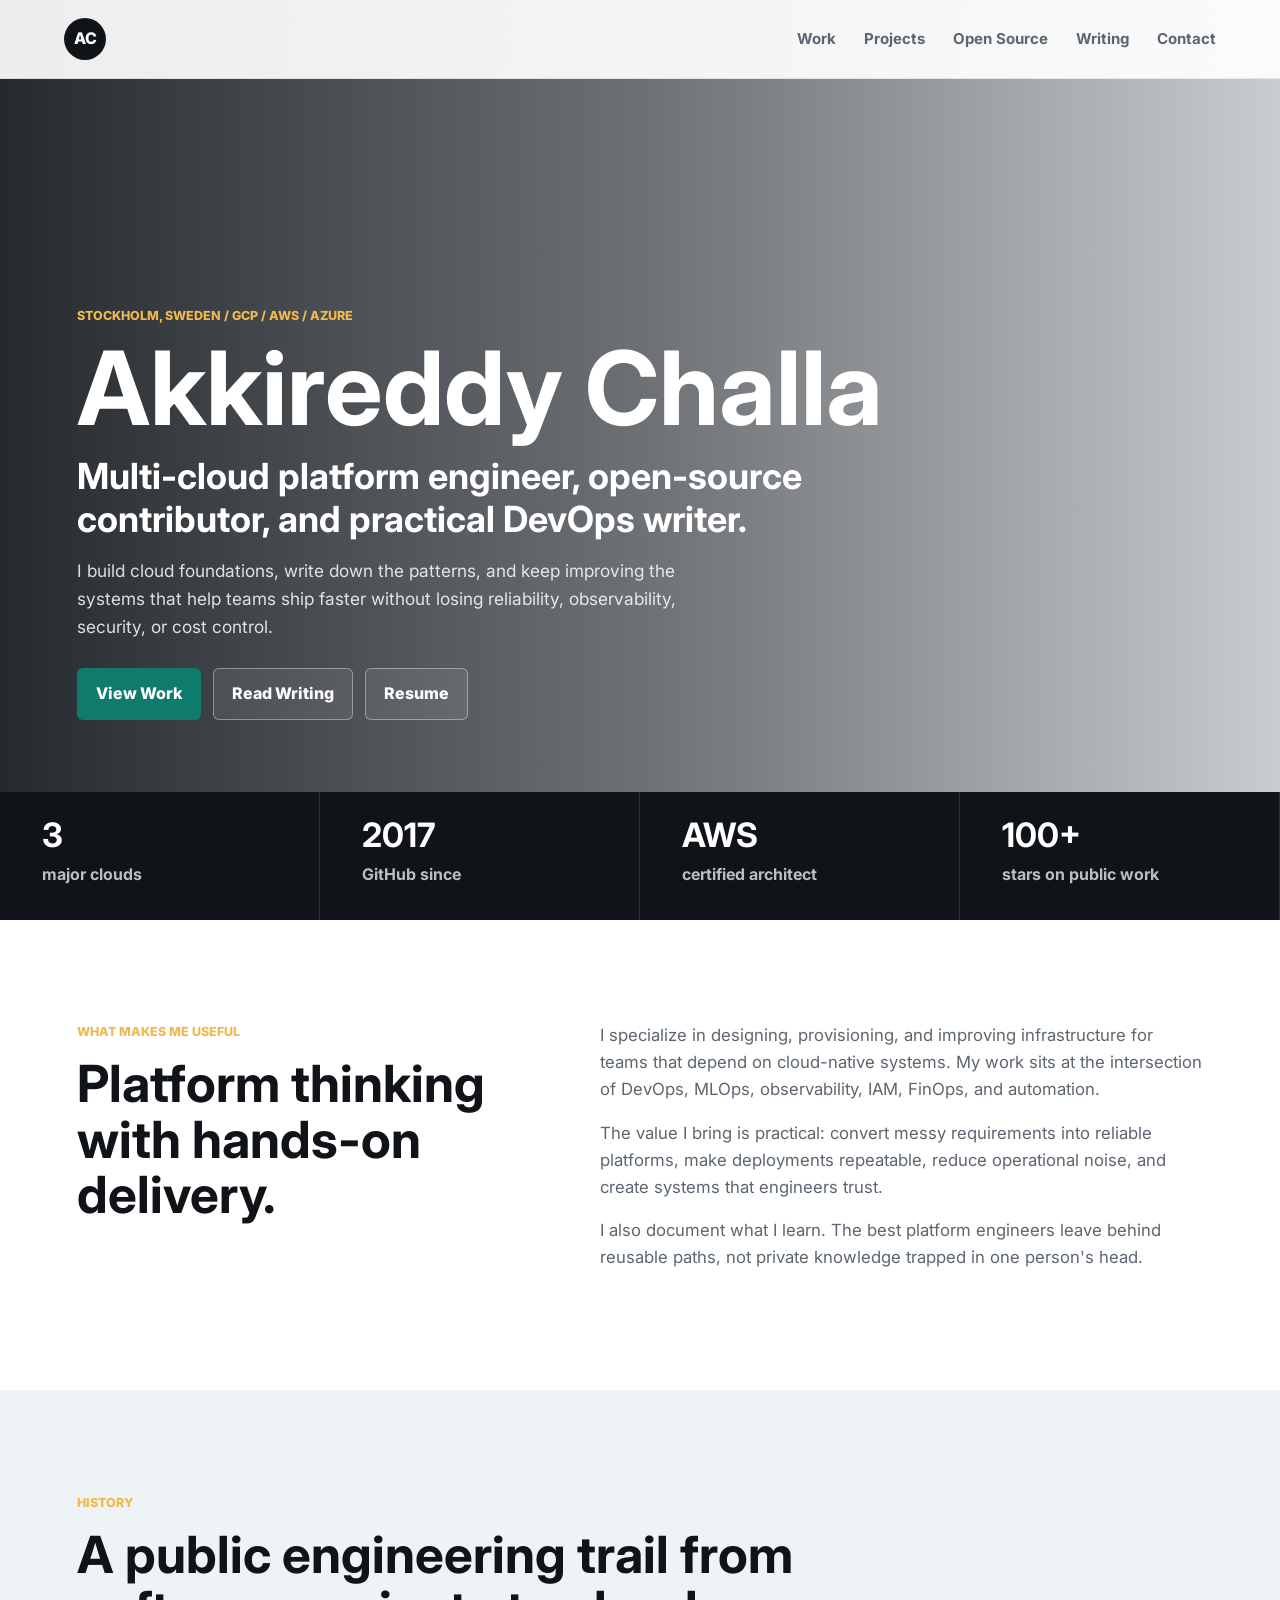
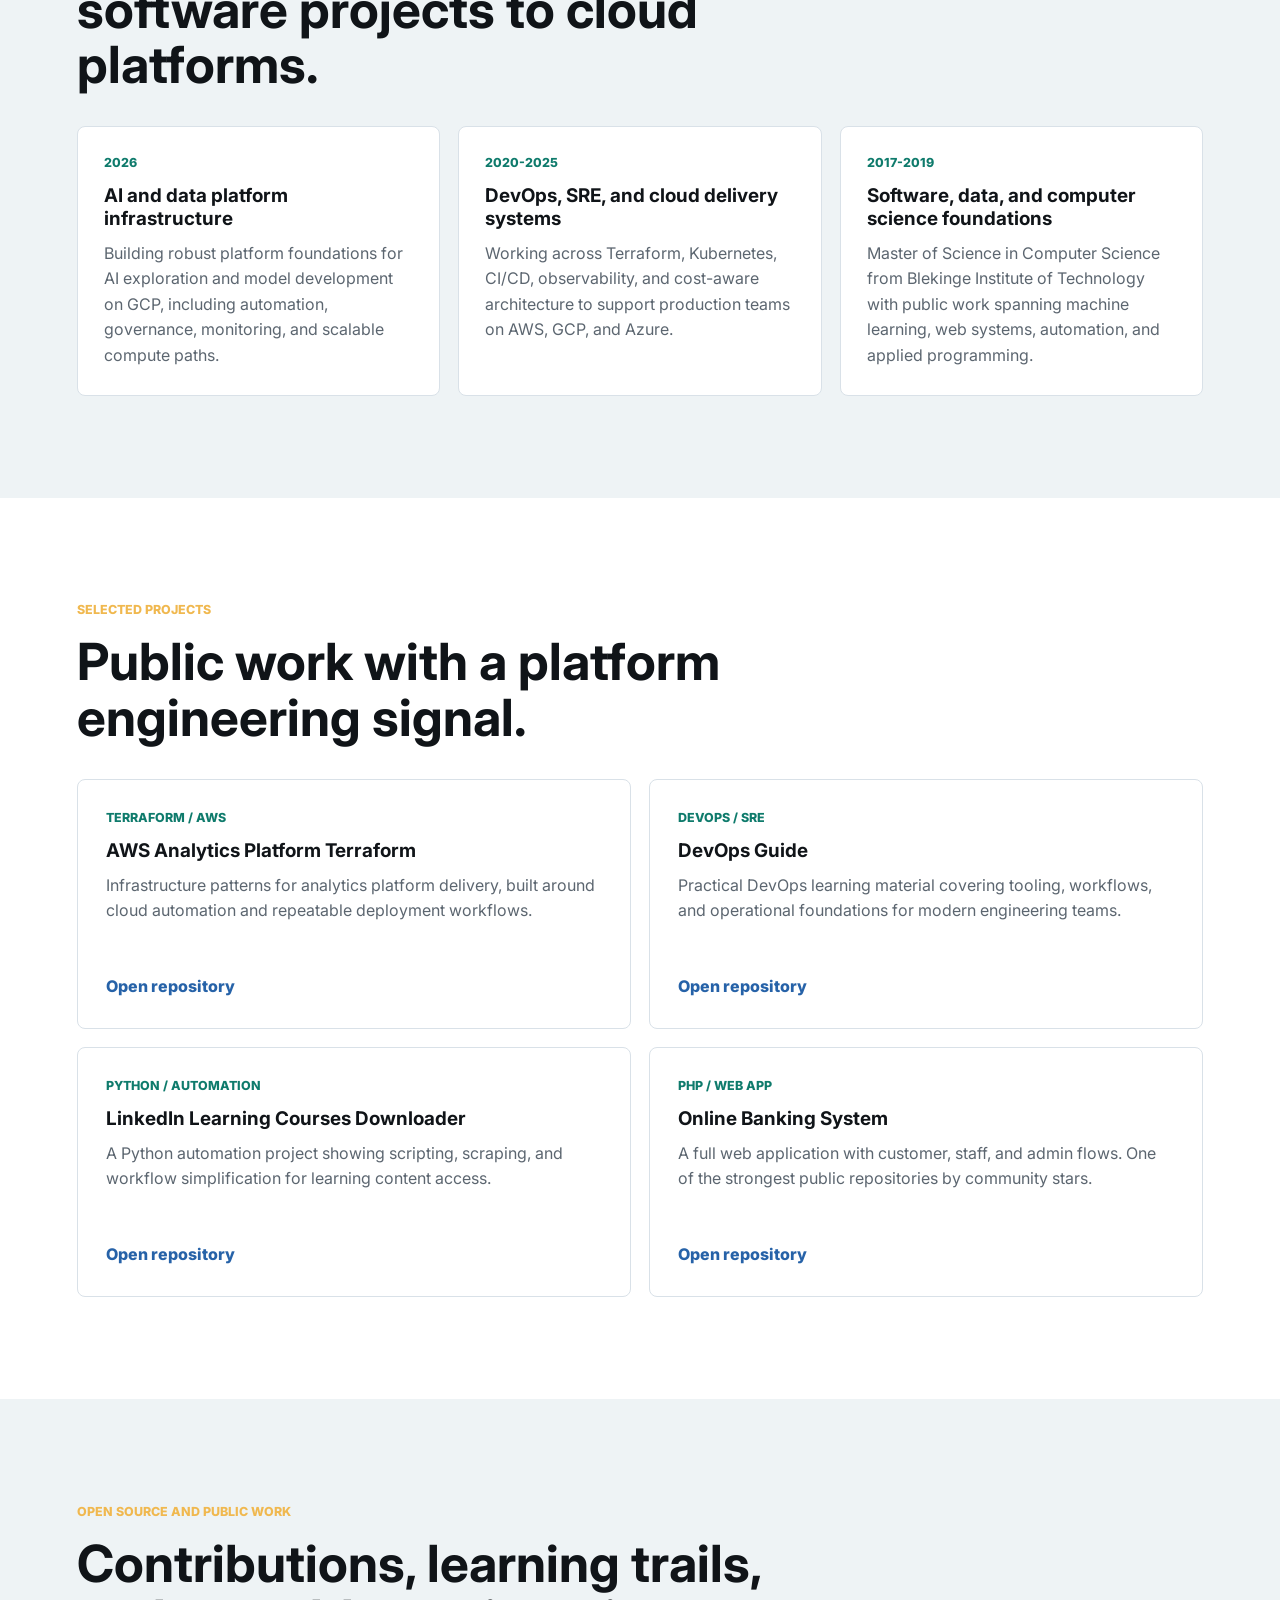
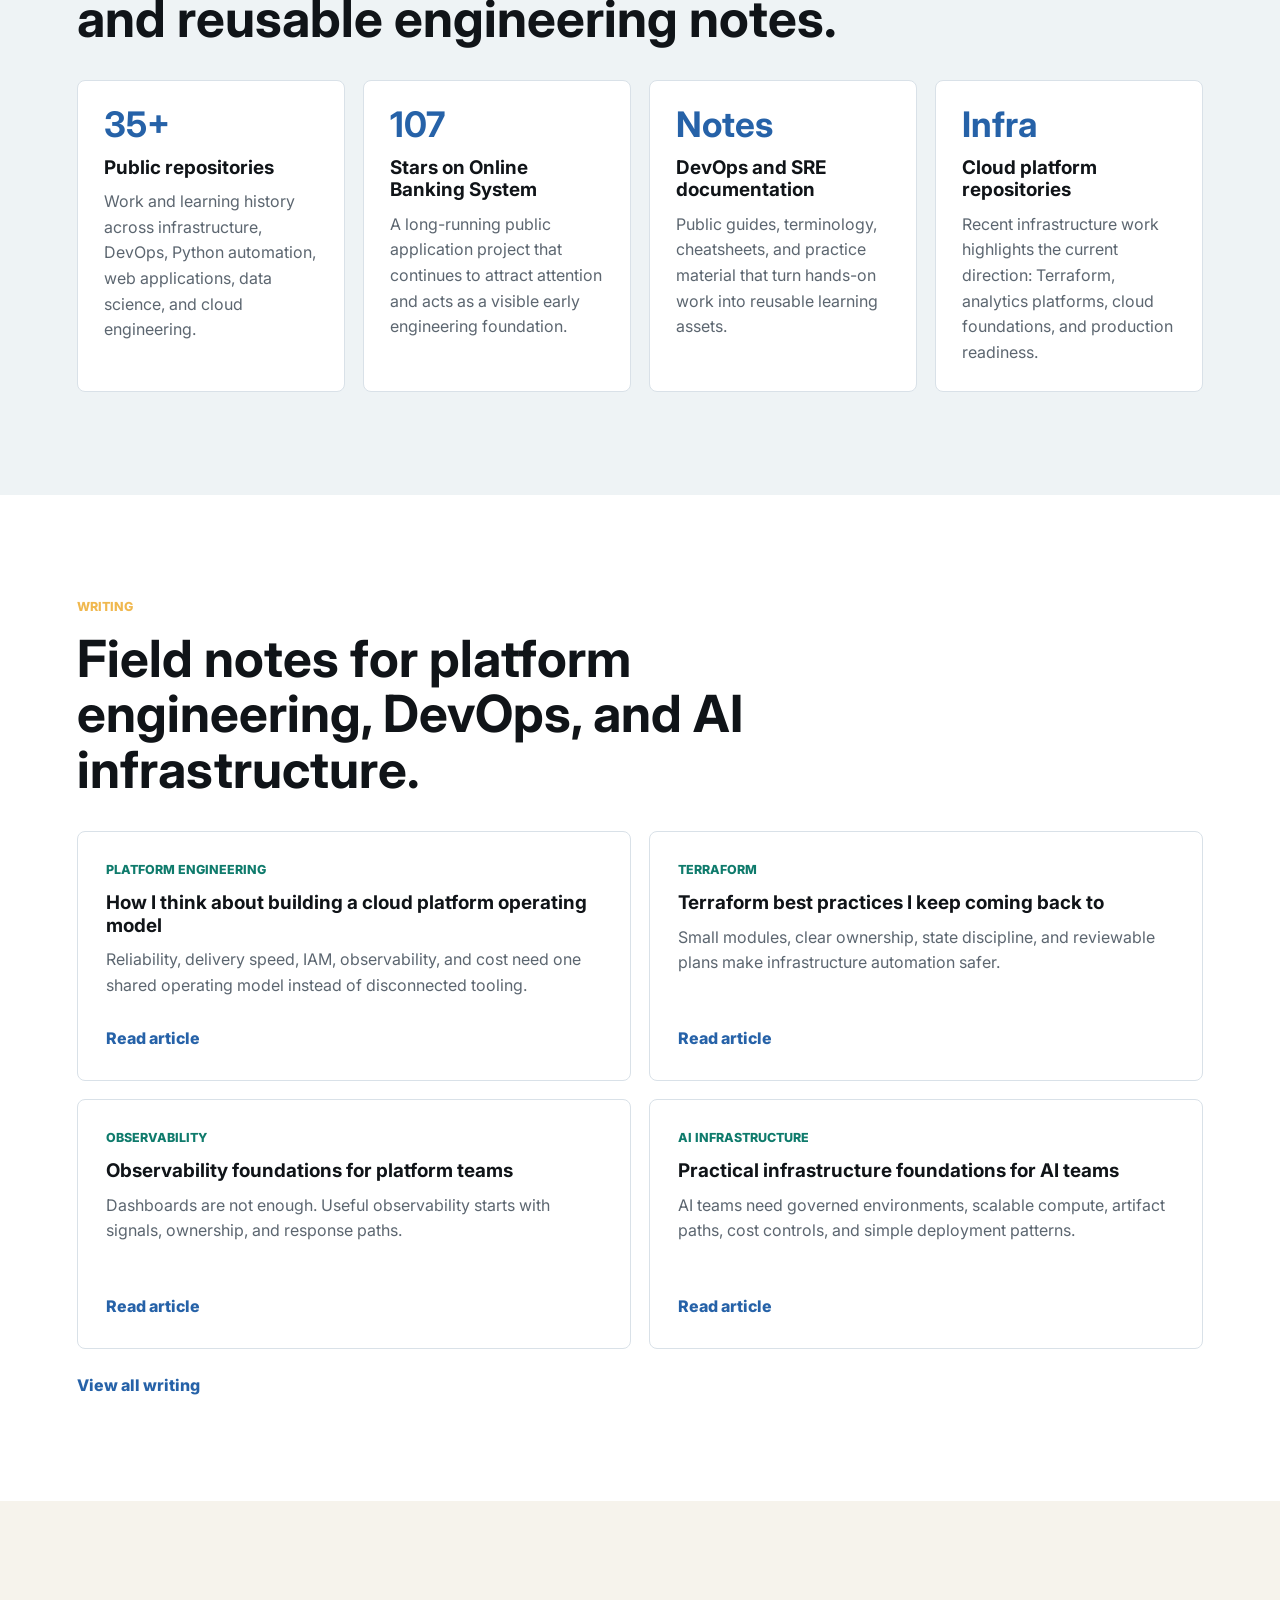
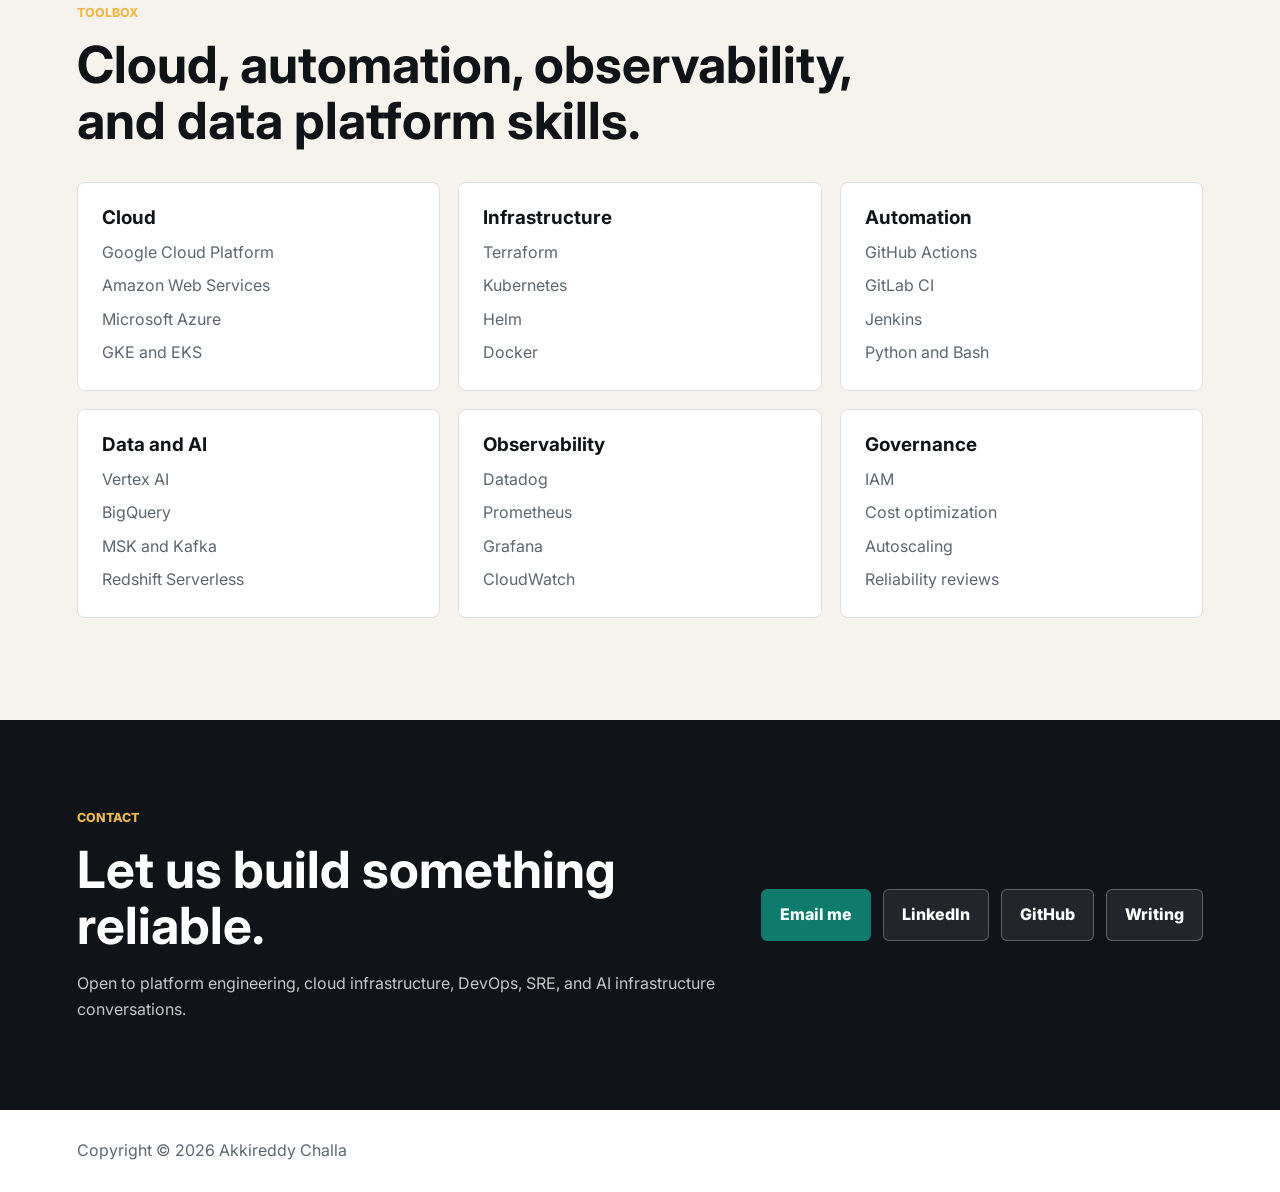
==== index.html @ 02938425 "feat: add writing and open-source portfolio sections" ====
<!DOCTYPE html>
<html lang="en">
<head>
    <meta charset="utf-8">
    <meta http-equiv="X-UA-Compatible" content="IE=edge">
    <meta name="viewport" content="width=device-width, initial-scale=1">
    <meta name="description" content="Akkireddy Challa is a Stockholm-based multi-cloud platform engineer building reliable infrastructure, open-source notes, and practical writing for data, AI, and product teams.">
    <meta name="author" content="Akkireddy Challa">
    <meta property="og:title" content="Akkireddy Challa | Multi-Cloud Platform Engineer">
    <meta property="og:description" content="Cloud platforms, DevOps automation, observability, MLOps, and high-availability infrastructure across GCP, AWS, and Azure.">
    <meta property="og:type" content="website">
    <meta property="og:url" content="https://akkireddy95.github.io/">
    <meta property="og:image" content="https://akkireddy95.github.io/images/lead-bg.jpg">
    <meta name="twitter:card" content="summary_large_image">
    <title>Akkireddy Challa | Multi-Cloud Platform Engineer</title>
    <link rel="shortcut icon" href="favicon.ico" type="image/x-icon">
    <link rel="icon" href="favicon.ico" type="image/x-icon">
    <link rel="preconnect" href="https://fonts.googleapis.com">
    <link rel="preconnect" href="https://fonts.gstatic.com" crossorigin>
    <link href="https://fonts.googleapis.com/css2?family=Inter:wght@400;500;600;700;800&display=swap" rel="stylesheet">
    <link rel="stylesheet" href="libs/font-awesome/css/font-awesome.min.css">
    <link href="css/styles.css" rel="stylesheet">
</head>
<body>
    <header class="site-header">
        <a class="brand" href="#top" aria-label="Akkireddy Challa home">AC</a>
        <nav aria-label="Primary navigation">
            <a href="#work">Work</a>
            <a href="#projects">Projects</a>
            <a href="#open-source">Open Source</a>
            <a href="#writing">Writing</a>
            <a href="#contact">Contact</a>
        </nav>
    </header>

    <main id="top">
        <section class="hero">
            <div class="hero-overlay"></div>
            <div class="hero-content">
                <p class="eyebrow">Stockholm, Sweden / GCP / AWS / Azure</p>
                <h1>Akkireddy Challa</h1>
                <p class="hero-title">Multi-cloud platform engineer, open-source contributor, and practical DevOps writer.</p>
                <p class="hero-copy">I build cloud foundations, write down the patterns, and keep improving the systems that help teams ship faster without losing reliability, observability, security, or cost control.</p>
                <div class="hero-actions">
                    <a class="button primary" href="#projects">View Work</a>
                    <a class="button secondary" href="blog.html">Read Writing</a>
                    <a class="button secondary" href="images/AkkireddyCV19.pdf" type="application/pdf">Resume</a>
                </div>
            </div>
        </section>

        <section class="metrics" aria-label="Professional highlights">
            <div>
                <strong>3</strong>
                <span>major clouds</span>
            </div>
            <div>
                <strong>2017</strong>
                <span>GitHub since</span>
            </div>
            <div>
                <strong>AWS</strong>
                <span>certified architect</span>
            </div>
            <div>
                <strong>100+</strong>
                <span>stars on public work</span>
            </div>
        </section>

        <section id="work" class="section two-column">
            <div>
                <p class="eyebrow">What makes me useful</p>
                <h2>Platform thinking with hands-on delivery.</h2>
            </div>
            <div class="section-copy">
                <p>I specialize in designing, provisioning, and improving infrastructure for teams that depend on cloud-native systems. My work sits at the intersection of DevOps, MLOps, observability, IAM, FinOps, and automation.</p>
                <p>The value I bring is practical: convert messy requirements into reliable platforms, make deployments repeatable, reduce operational noise, and create systems that engineers trust.</p>
                <p>I also document what I learn. The best platform engineers leave behind reusable paths, not private knowledge trapped in one person's head.</p>
            </div>
        </section>

        <section class="section timeline-section" id="history">
            <div class="section-heading">
                <p class="eyebrow">History</p>
                <h2>A public engineering trail from software projects to cloud platforms.</h2>
            </div>
            <div class="timeline">
                <article>
                    <span>2026</span>
                    <h3>AI and data platform infrastructure</h3>
                    <p>Building robust platform foundations for AI exploration and model development on GCP, including automation, governance, monitoring, and scalable compute paths.</p>
                </article>
                <article>
                    <span>2020-2025</span>
                    <h3>DevOps, SRE, and cloud delivery systems</h3>
                    <p>Working across Terraform, Kubernetes, CI/CD, observability, and cost-aware architecture to support production teams on AWS, GCP, and Azure.</p>
                </article>
                <article>
                    <span>2017-2019</span>
                    <h3>Software, data, and computer science foundations</h3>
                    <p>Master of Science in Computer Science from Blekinge Institute of Technology with public work spanning machine learning, web systems, automation, and applied programming.</p>
                </article>
            </div>
        </section>

        <section id="projects" class="section projects-section">
            <div class="section-heading">
                <p class="eyebrow">Selected projects</p>
                <h2>Public work with a platform engineering signal.</h2>
            </div>
            <div class="project-grid">
                <article class="project-card">
                    <span>Terraform / AWS</span>
                    <h3>AWS Analytics Platform Terraform</h3>
                    <p>Infrastructure patterns for analytics platform delivery, built around cloud automation and repeatable deployment workflows.</p>
                    <a href="https://github.com/akkireddy95/aws-analytics-platform-terraform">Open repository</a>
                </article>
                <article class="project-card">
                    <span>DevOps / SRE</span>
                    <h3>DevOps Guide</h3>
                    <p>Practical DevOps learning material covering tooling, workflows, and operational foundations for modern engineering teams.</p>
                    <a href="https://github.com/akkireddy95/DevOps-guide">Open repository</a>
                </article>
                <article class="project-card">
                    <span>Python / Automation</span>
                    <h3>LinkedIn Learning Courses Downloader</h3>
                    <p>A Python automation project showing scripting, scraping, and workflow simplification for learning content access.</p>
                    <a href="https://github.com/akkireddy95/Linkedin-Learning-Courses-Downloader">Open repository</a>
                </article>
                <article class="project-card">
                    <span>PHP / Web App</span>
                    <h3>Online Banking System</h3>
                    <p>A full web application with customer, staff, and admin flows. One of the strongest public repositories by community stars.</p>
                    <a href="https://github.com/akkireddy95/Online-Banking-system">Open repository</a>
                </article>
            </div>
        </section>

        <section id="open-source" class="section oss-section">
            <div class="section-heading">
                <p class="eyebrow">Open source and public work</p>
                <h2>Contributions, learning trails, and reusable engineering notes.</h2>
            </div>
            <div class="oss-grid">
                <article>
                    <strong>35+</strong>
                    <h3>Public repositories</h3>
                    <p>Work and learning history across infrastructure, DevOps, Python automation, web applications, data science, and cloud engineering.</p>
                </article>
                <article>
                    <strong>107</strong>
                    <h3>Stars on Online Banking System</h3>
                    <p>A long-running public application project that continues to attract attention and acts as a visible early engineering foundation.</p>
                </article>
                <article>
                    <strong>Notes</strong>
                    <h3>DevOps and SRE documentation</h3>
                    <p>Public guides, terminology, cheatsheets, and practice material that turn hands-on work into reusable learning assets.</p>
                </article>
                <article>
                    <strong>Infra</strong>
                    <h3>Cloud platform repositories</h3>
                    <p>Recent infrastructure work highlights the current direction: Terraform, analytics platforms, cloud foundations, and production readiness.</p>
                </article>
            </div>
        </section>

        <section id="writing" class="section writing-section">
            <div class="section-heading">
                <p class="eyebrow">Writing</p>
                <h2>Field notes for platform engineering, DevOps, and AI infrastructure.</h2>
            </div>
            <div class="writing-grid">
                <article class="writing-card">
                    <span>Platform engineering</span>
                    <h3>How I think about building a cloud platform operating model</h3>
                    <p>Reliability, delivery speed, IAM, observability, and cost need one shared operating model instead of disconnected tooling.</p>
                    <a href="writing/cloud-platform-operating-model.html">Read article</a>
                </article>
                <article class="writing-card">
                    <span>Terraform</span>
                    <h3>Terraform best practices I keep coming back to</h3>
                    <p>Small modules, clear ownership, state discipline, and reviewable plans make infrastructure automation safer.</p>
                    <a href="writing/terraform-best-practices.html">Read article</a>
                </article>
                <article class="writing-card">
                    <span>Observability</span>
                    <h3>Observability foundations for platform teams</h3>
                    <p>Dashboards are not enough. Useful observability starts with signals, ownership, and response paths.</p>
                    <a href="writing/observability-for-platforms.html">Read article</a>
                </article>
                <article class="writing-card">
                    <span>AI infrastructure</span>
                    <h3>Practical infrastructure foundations for AI teams</h3>
                    <p>AI teams need governed environments, scalable compute, artifact paths, cost controls, and simple deployment patterns.</p>
                    <a href="writing/ai-infrastructure-foundations.html">Read article</a>
                </article>
            </div>
            <a class="text-link" href="blog.html">View all writing</a>
        </section>

        <section id="skills" class="section skills-section">
            <div class="section-heading">
                <p class="eyebrow">Toolbox</p>
                <h2>Cloud, automation, observability, and data platform skills.</h2>
            </div>
            <div class="skill-groups">
                <div>
                    <h3>Cloud</h3>
                    <ul>
                        <li>Google Cloud Platform</li>
                        <li>Amazon Web Services</li>
                        <li>Microsoft Azure</li>
                        <li>GKE and EKS</li>
                    </ul>
                </div>
                <div>
                    <h3>Infrastructure</h3>
                    <ul>
                        <li>Terraform</li>
                        <li>Kubernetes</li>
                        <li>Helm</li>
                        <li>Docker</li>
                    </ul>
                </div>
                <div>
                    <h3>Automation</h3>
                    <ul>
                        <li>GitHub Actions</li>
                        <li>GitLab CI</li>
                        <li>Jenkins</li>
                        <li>Python and Bash</li>
                    </ul>
                </div>
                <div>
                    <h3>Data and AI</h3>
                    <ul>
                        <li>Vertex AI</li>
                        <li>BigQuery</li>
                        <li>MSK and Kafka</li>
                        <li>Redshift Serverless</li>
                    </ul>
                </div>
                <div>
                    <h3>Observability</h3>
                    <ul>
                        <li>Datadog</li>
                        <li>Prometheus</li>
                        <li>Grafana</li>
                        <li>CloudWatch</li>
                    </ul>
                </div>
                <div>
                    <h3>Governance</h3>
                    <ul>
                        <li>IAM</li>
                        <li>Cost optimization</li>
                        <li>Autoscaling</li>
                        <li>Reliability reviews</li>
                    </ul>
                </div>
            </div>
        </section>

        <section id="contact" class="contact-section">
            <div>
                <p class="eyebrow">Contact</p>
                <h2>Let us build something reliable.</h2>
                <p>Open to platform engineering, cloud infrastructure, DevOps, SRE, and AI infrastructure conversations.</p>
            </div>
            <div class="contact-actions">
                <a class="button primary" href="mailto:challaakkireddy@gmail.com">Email me</a>
                <a class="button secondary" href="https://www.linkedin.com/in/akkireddy-challa/">LinkedIn</a>
                <a class="button secondary" href="https://github.com/akkireddy95">GitHub</a>
                <a class="button secondary" href="blog.html">Writing</a>
            </div>
        </section>
    </main>

    <footer class="site-footer">
        <p>Copyright &copy; 2026 Akkireddy Challa</p>
        <div class="social-links">
            <a href="https://github.com/akkireddy95" aria-label="GitHub"><i class="fa fa-github" aria-hidden="true"></i></a>
            <a href="https://www.linkedin.com/in/akkireddy-challa/" aria-label="LinkedIn"><i class="fa fa-linkedin" aria-hidden="true"></i></a>
            <a href="mailto:challaakkireddy@gmail.com" aria-label="Email"><i class="fa fa-envelope" aria-hidden="true"></i></a>
        </div>
    </footer>
</body>
</html>
---- css/styles.css ----
* {
    box-sizing: border-box;
}

:root {
    --ink: #101418;
    --muted: #5c6670;
    --line: #d9e1e8;
    --panel: #ffffff;
    --soft: #f4f7f9;
    --accent: #0f7b6c;
    --accent-dark: #075e53;
    --warm: #f0b84f;
    --blue: #2662a8;
}

html {
    scroll-behavior: smooth;
}

body {
    margin: 0;
    font-family: "Inter", Arial, sans-serif;
    color: var(--ink);
    background: var(--soft);
    font-size: 16px;
    line-height: 1.6;
}

a {
    color: inherit;
}

.site-header {
    position: fixed;
    top: 0;
    left: 0;
    right: 0;
    z-index: 20;
    display: flex;
    align-items: center;
    justify-content: space-between;
    gap: 24px;
    padding: 18px clamp(18px, 5vw, 72px);
    background: rgba(255, 255, 255, 0.92);
    border-bottom: 1px solid rgba(16, 20, 24, 0.08);
    backdrop-filter: blur(16px);
}

.brand {
    display: inline-grid;
    place-items: center;
    width: 42px;
    height: 42px;
    border-radius: 50%;
    background: var(--ink);
    color: #fff;
    font-weight: 800;
    text-decoration: none;
}

nav {
    display: flex;
    align-items: center;
    gap: clamp(12px, 3vw, 28px);
    color: var(--muted);
    font-size: 0.94rem;
    font-weight: 700;
}

nav a {
    text-decoration: none;
}

nav a:hover,
.project-card a:hover,
.writing-card a:hover,
.text-link:hover,
.social-links a:hover {
    color: var(--accent);
}

.hero {
    position: relative;
    min-height: 88vh;
    display: grid;
    align-items: end;
    padding: 140px clamp(20px, 6vw, 88px) 72px;
    color: #fff;
    background: url("../images/lead-bg.jpg") center / cover no-repeat;
}

.hero-overlay {
    position: absolute;
    inset: 0;
    background: linear-gradient(90deg, rgba(8, 13, 18, 0.88), rgba(8, 13, 18, 0.56) 52%, rgba(8, 13, 18, 0.18));
}

.hero-content {
    position: relative;
    z-index: 1;
    max-width: 860px;
}

.eyebrow {
    margin: 0 0 14px;
    color: var(--warm);
    font-size: 0.78rem;
    font-weight: 800;
    letter-spacing: 0;
    text-transform: uppercase;
}

h1,
h2,
h3,
p {
    margin-top: 0;
}

h1 {
    margin-bottom: 18px;
    font-size: clamp(3rem, 8vw, 6.5rem);
    line-height: 0.95;
    letter-spacing: 0;
}

h2 {
    margin-bottom: 18px;
    font-size: clamp(2rem, 4vw, 3.2rem);
    line-height: 1.08;
    letter-spacing: 0;
}

h3 {
    margin-bottom: 10px;
    font-size: 1.18rem;
    line-height: 1.2;
}

.hero-title {
    max-width: 760px;
    margin-bottom: 16px;
    font-size: clamp(1.35rem, 3vw, 2.25rem);
    line-height: 1.2;
    font-weight: 700;
}

.hero-copy {
    max-width: 660px;
    margin-bottom: 28px;
    color: rgba(255, 255, 255, 0.84);
    font-size: 1.08rem;
}

.hero-actions,
.contact-actions {
    display: flex;
    flex-wrap: wrap;
    gap: 12px;
}

.button {
    display: inline-flex;
    align-items: center;
    justify-content: center;
    min-height: 46px;
    padding: 12px 18px;
    border-radius: 6px;
    border: 1px solid transparent;
    font-weight: 800;
    text-decoration: none;
}

.button.primary {
    background: var(--accent);
    color: #fff;
}

.button.primary:hover {
    background: var(--accent-dark);
}

.button.secondary {
    border-color: rgba(255, 255, 255, 0.38);
    color: #fff;
    background: rgba(255, 255, 255, 0.08);
}

.contact-section .button.secondary {
    border-color: rgba(255, 255, 255, 0.28);
}

.metrics {
    display: grid;
    grid-template-columns: repeat(4, 1fr);
    background: var(--ink);
    color: #fff;
}

.metrics div {
    min-height: 128px;
    padding: 26px clamp(20px, 4vw, 42px);
    border-right: 1px solid rgba(255, 255, 255, 0.12);
}

.metrics strong {
    display: block;
    font-size: 2.1rem;
    line-height: 1;
}

.metrics span {
    display: block;
    margin-top: 10px;
    color: rgba(255, 255, 255, 0.72);
    font-weight: 700;
}

.section {
    padding: clamp(64px, 8vw, 112px) clamp(20px, 6vw, 88px);
}

.two-column {
    display: grid;
    grid-template-columns: minmax(240px, 0.85fr) minmax(300px, 1.15fr);
    gap: clamp(32px, 6vw, 96px);
    background: #fff;
}

.section-copy {
    color: var(--muted);
    font-size: 1.05rem;
}

.section-heading {
    max-width: 780px;
    margin-bottom: 34px;
}

.timeline-section {
    background: #eef3f5;
}

.timeline {
    display: grid;
    grid-template-columns: repeat(3, 1fr);
    gap: 18px;
}

.timeline article,
.project-card,
.writing-card,
.oss-grid > article,
.skill-groups > div {
    background: var(--panel);
    border: 1px solid var(--line);
    border-radius: 8px;
}

.timeline article {
    padding: 26px;
}

.timeline span,
.project-card span,
.writing-card span {
    display: block;
    margin-bottom: 12px;
    color: var(--accent);
    font-size: 0.78rem;
    font-weight: 800;
    text-transform: uppercase;
}

.timeline p,
.project-card p,
.writing-card p,
.oss-grid p {
    margin-bottom: 0;
    color: var(--muted);
}

.projects-section {
    background: #fff;
}

.project-grid {
    display: grid;
    grid-template-columns: repeat(2, 1fr);
    gap: 18px;
}

.project-card,
.writing-card {
    min-height: 250px;
    padding: 28px;
    display: flex;
    flex-direction: column;
}

.project-card a,
.writing-card a {
    margin-top: auto;
    padding-top: 22px;
    color: var(--blue);
    font-weight: 800;
    text-decoration: none;
}

.oss-section {
    background: #eef3f5;
}

.oss-grid {
    display: grid;
    grid-template-columns: repeat(4, 1fr);
    gap: 18px;
}

.oss-grid > article {
    padding: 26px;
}

.oss-grid strong {
    display: block;
    margin-bottom: 14px;
    color: var(--blue);
    font-size: 2.2rem;
    line-height: 1;
}

.writing-section {
    background: #fff;
}

.writing-grid {
    display: grid;
    grid-template-columns: repeat(2, 1fr);
    gap: 18px;
}

.text-link {
    display: inline-flex;
    margin-top: 24px;
    color: var(--blue);
    font-weight: 800;
    text-decoration: none;
}

.page-hero {
    padding: 150px clamp(20px, 6vw, 88px) 78px;
    background: var(--ink);
    color: #fff;
}

.page-hero h1 {
    max-width: 960px;
    margin-bottom: 22px;
    font-size: clamp(2.6rem, 6vw, 5.4rem);
}

.page-hero p:not(.eyebrow) {
    max-width: 760px;
    color: rgba(255, 255, 255, 0.78);
    font-size: 1.14rem;
}

.page-section {
    padding-top: 64px;
}

.article {
    max-width: 860px;
    margin: 0 auto;
    padding: 140px 20px 88px;
    background: #fff;
}

.article h1 {
    margin-bottom: 18px;
    font-size: clamp(2.4rem, 5vw, 4.8rem);
}

.article h2 {
    margin-top: 42px;
    font-size: clamp(1.55rem, 3vw, 2.25rem);
}

.article p {
    color: var(--muted);
    font-size: 1.08rem;
}

.article .article-meta {
    margin-bottom: 34px;
    color: var(--accent);
    font-weight: 800;
}

.skills-section {
    background: #f6f3ec;
}

.skill-groups {
    display: grid;
    grid-template-columns: repeat(3, 1fr);
    gap: 18px;
}

.skill-groups > div {
    padding: 24px;
}

.skill-groups ul {
    margin: 0;
    padding: 0;
    list-style: none;
    color: var(--muted);
}

.skill-groups li + li {
    margin-top: 8px;
}

.contact-section {
    display: grid;
    grid-template-columns: 1fr auto;
    gap: 28px;
    align-items: center;
    padding: clamp(54px, 7vw, 88px) clamp(20px, 6vw, 88px);
    background: var(--ink);
    color: #fff;
}

.contact-section p:not(.eyebrow) {
    max-width: 680px;
    margin-bottom: 0;
    color: rgba(255, 255, 255, 0.76);
}

.site-footer {
    display: flex;
    align-items: center;
    justify-content: space-between;
    gap: 20px;
    padding: 28px clamp(20px, 6vw, 88px);
    background: #fff;
    color: var(--muted);
}

.site-footer p {
    margin: 0;
}

.social-links {
    display: flex;
    gap: 14px;
    font-size: 1.2rem;
}

.social-links a {
    color: var(--muted);
}

@media (max-width: 900px) {
    .metrics,
    .timeline,
    .project-grid,
    .writing-grid,
    .oss-grid,
    .skill-groups,
    .two-column,
    .contact-section {
        grid-template-columns: 1fr;
    }

    .metrics {
        grid-template-columns: repeat(2, 1fr);
    }

    .contact-actions {
        justify-content: flex-start;
    }
}

@media (max-width: 640px) {
    .site-header {
        align-items: flex-start;
        padding: 12px 16px;
    }

    nav {
        flex-wrap: wrap;
        justify-content: flex-end;
        gap: 8px 14px;
        max-width: 300px;
        font-size: 0.82rem;
    }

    .hero {
        min-height: 92vh;
        padding: 120px 18px 48px;
    }

    .hero-overlay {
        background: rgba(8, 13, 18, 0.76);
    }

    .metrics {
        grid-template-columns: 1fr;
    }

    .metrics div {
        min-height: 100px;
        border-right: 0;
        border-bottom: 1px solid rgba(255, 255, 255, 0.12);
    }

    .section,
    .contact-section,
    .page-hero {
        padding-left: 18px;
        padding-right: 18px;
    }

    .page-hero {
        padding-top: 132px;
    }

    .article {
        padding-top: 124px;
    }

    .site-footer {
        flex-direction: column;
        align-items: flex-start;
    }
}
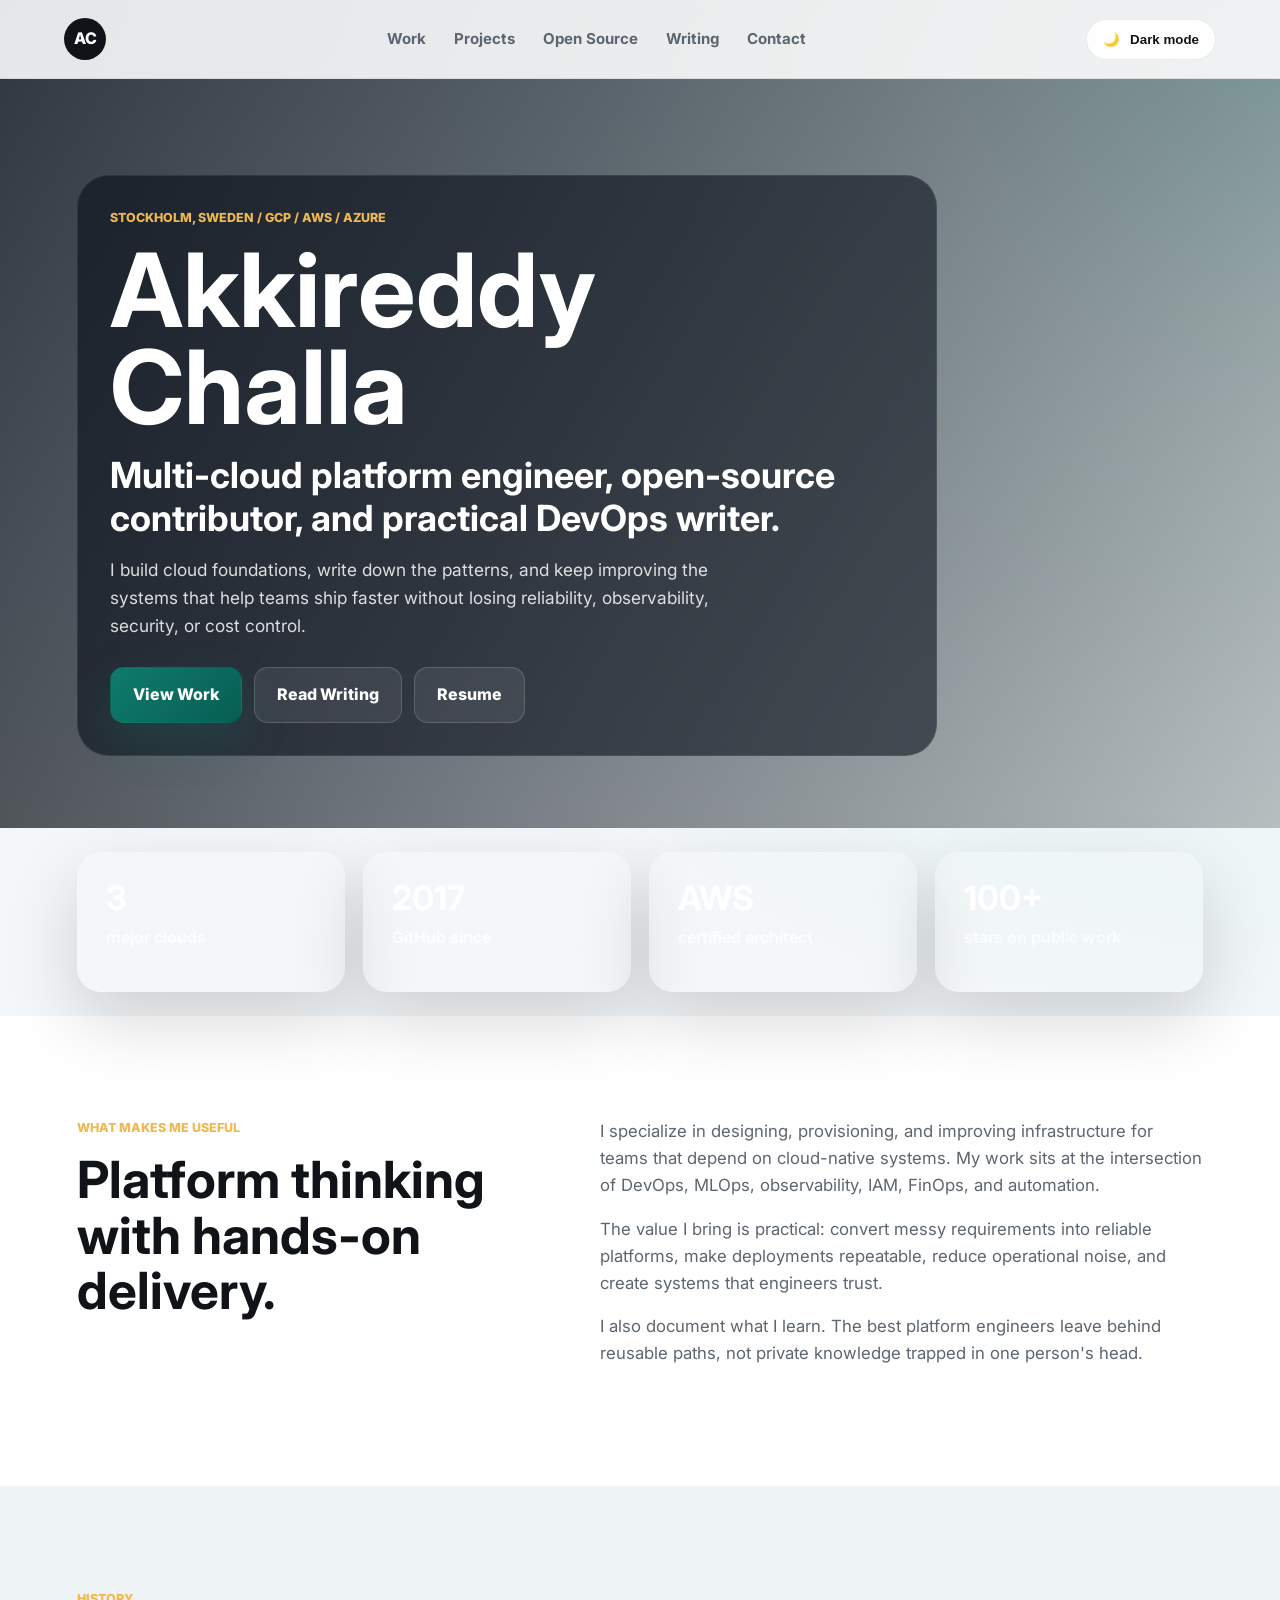
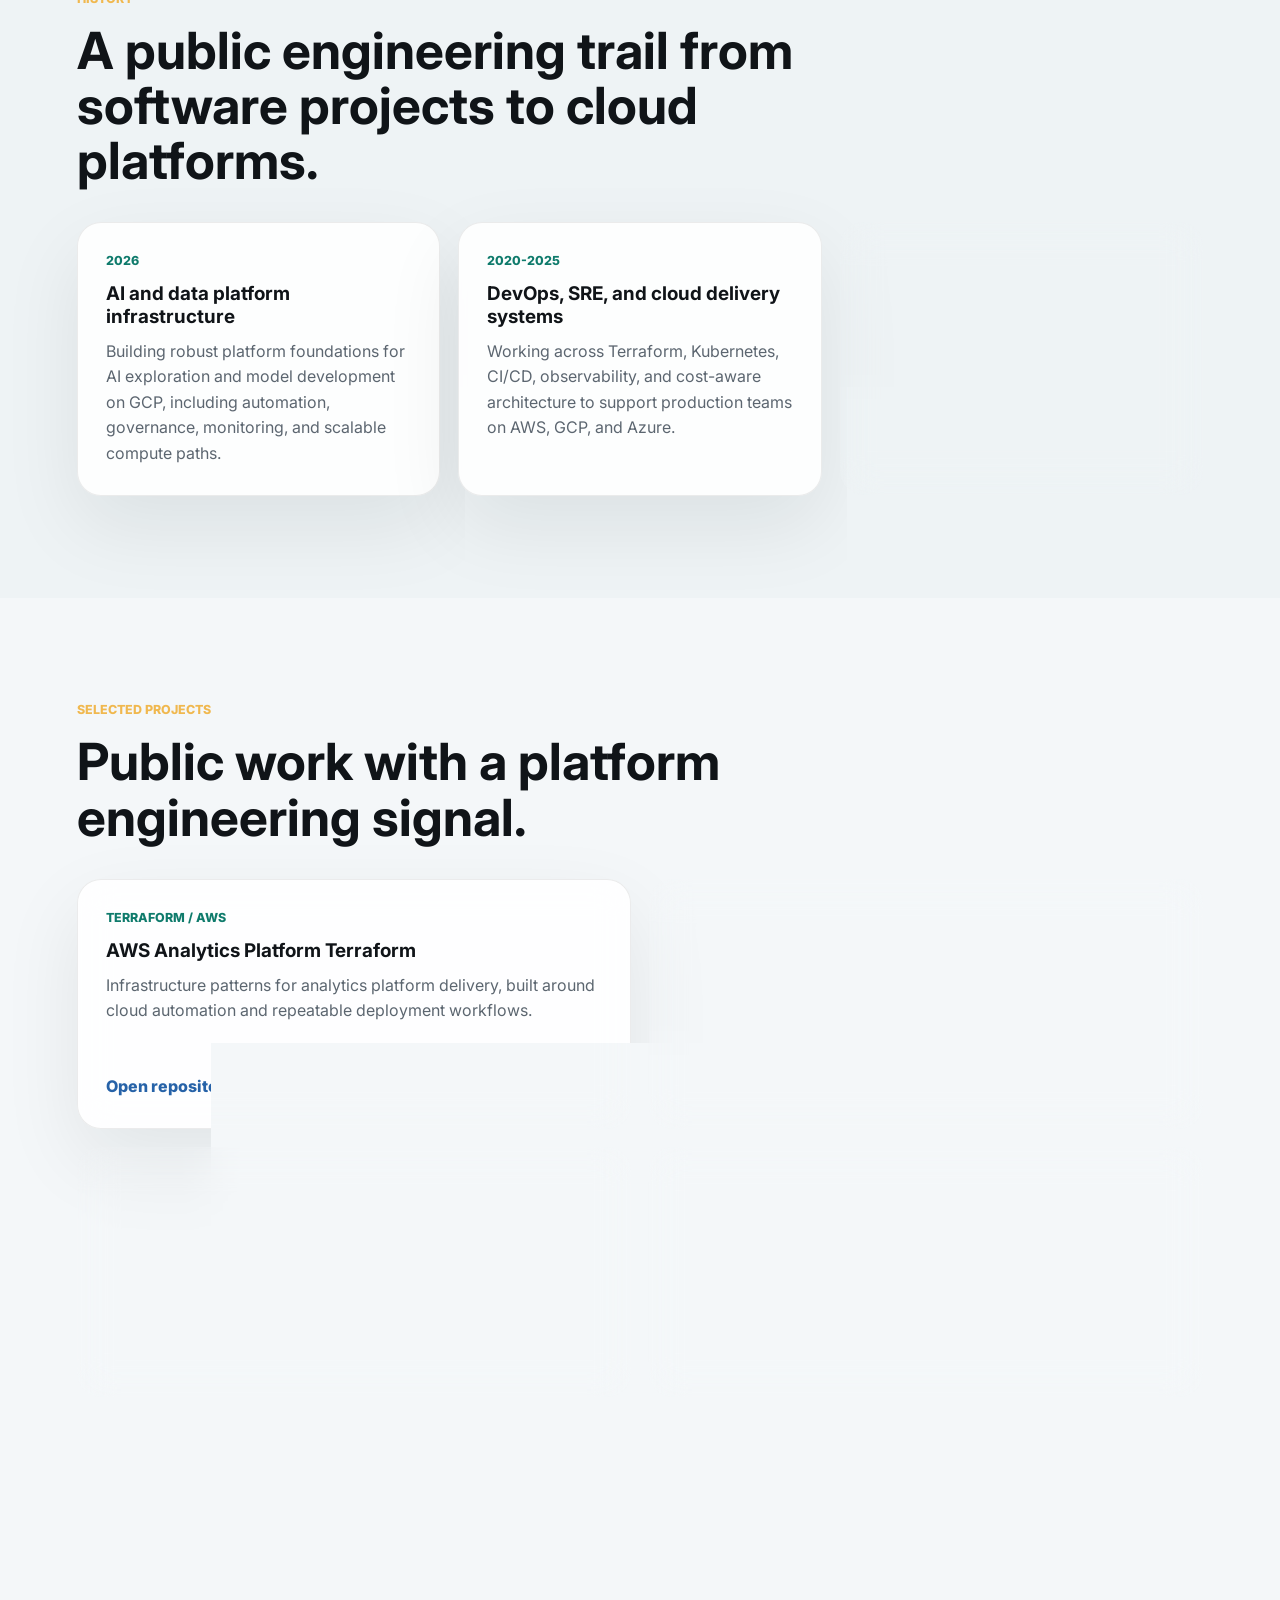
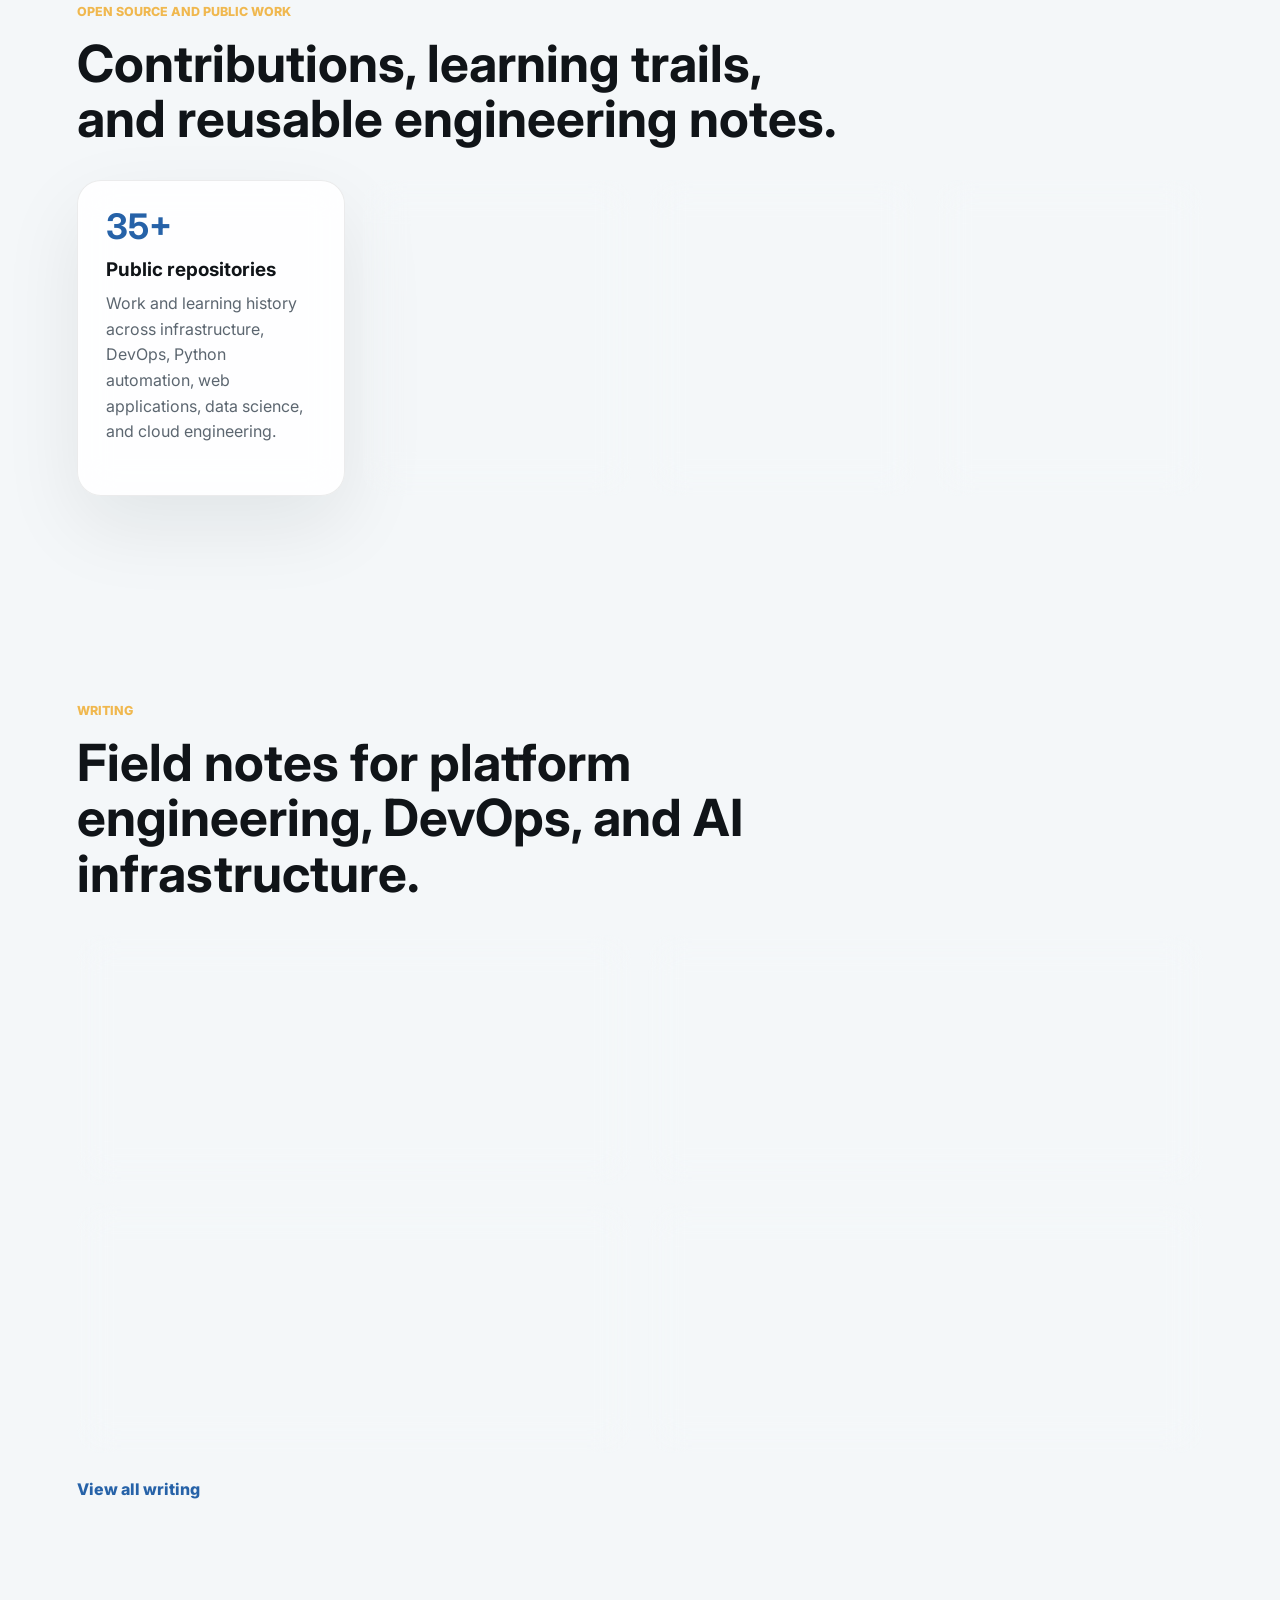
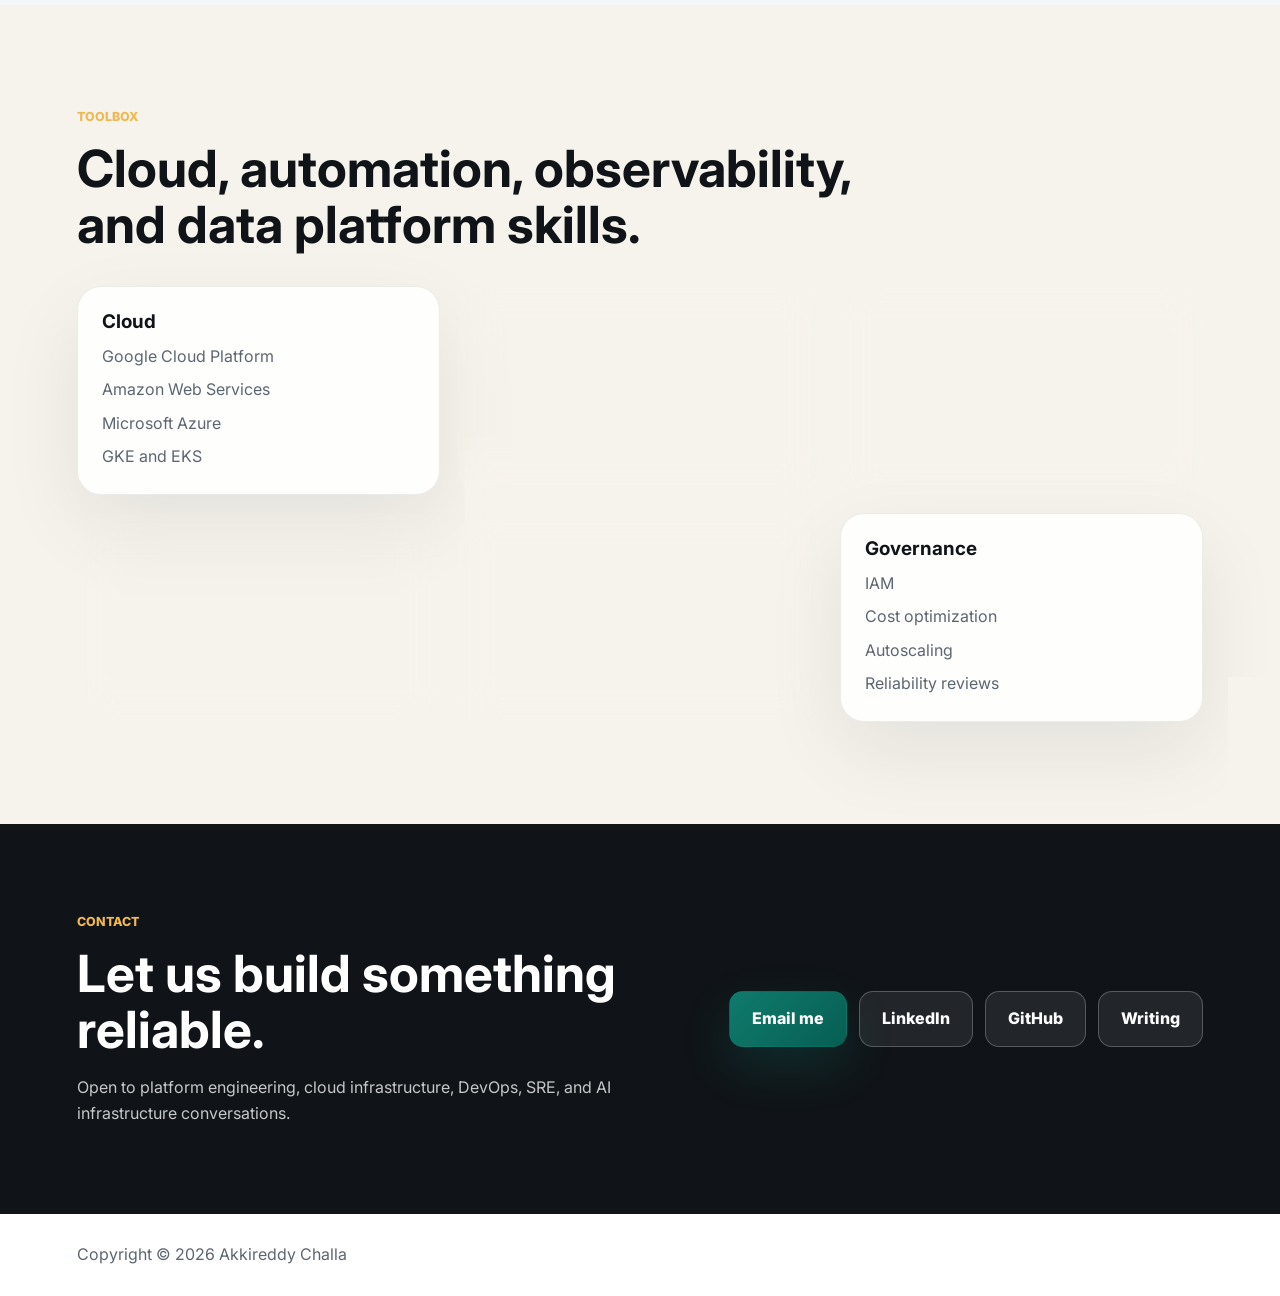
==== commit dce386be: "Modern homepage upgrade: dark theme, mobile navigation, and glassmorphism styling" ====
--- a/index.html
+++ b/index.html
@@ -1,290 +1,324 @@
 <!DOCTYPE html>
-<html lang="en">
+<html lang="en" data-theme="dark">
 <head>
-    <meta charset="utf-8">
-    <meta http-equiv="X-UA-Compatible" content="IE=edge">
-    <meta name="viewport" content="width=device-width, initial-scale=1">
-    <meta name="description" content="Akkireddy Challa is a Stockholm-based multi-cloud platform engineer building reliable infrastructure, open-source notes, and practical writing for data, AI, and product teams.">
-    <meta name="author" content="Akkireddy Challa">
-    <meta property="og:title" content="Akkireddy Challa | Multi-Cloud Platform Engineer">
-    <meta property="og:description" content="Cloud platforms, DevOps automation, observability, MLOps, and high-availability infrastructure across GCP, AWS, and Azure.">
-    <meta property="og:type" content="website">
-    <meta property="og:url" content="https://akkireddy95.github.io/">
-    <meta property="og:image" content="https://akkireddy95.github.io/images/lead-bg.jpg">
-    <meta name="twitter:card" content="summary_large_image">
-    <title>Akkireddy Challa | Multi-Cloud Platform Engineer</title>
-    <link rel="shortcut icon" href="favicon.ico" type="image/x-icon">
-    <link rel="icon" href="favicon.ico" type="image/x-icon">
-    <link rel="preconnect" href="https://fonts.googleapis.com">
-    <link rel="preconnect" href="https://fonts.gstatic.com" crossorigin>
-    <link href="https://fonts.googleapis.com/css2?family=Inter:wght@400;500;600;700;800&display=swap" rel="stylesheet">
-    <link rel="stylesheet" href="libs/font-awesome/css/font-awesome.min.css">
-    <link href="css/styles.css" rel="stylesheet">
+  <meta charset="utf-8">
+  <meta http-equiv="X-UA-Compatible" content="IE=edge">
+  <meta name="viewport" content="width=device-width, initial-scale=1">
+  <meta name="theme-color" content="#0f7b6c">
+  <meta name="description" content="Akkireddy Challa is a Stockholm-based multi-cloud platform engineer building reliable infrastructure, open-source notes, and practical writing for data, AI, and product teams.">
+  <meta name="author" content="Akkireddy Challa">
+  <meta property="og:title" content="Akkireddy Challa | Multi-Cloud Platform Engineer">
+  <meta property="og:description" content="Cloud platforms, DevOps automation, observability, MLOps, and high-availability infrastructure across GCP, AWS, and Azure.">
+  <meta property="og:type" content="website">
+  <meta property="og:url" content="https://akkireddy95.github.io/">
+  <meta property="og:image" content="https://akkireddy95.github.io/images/lead-bg.jpg">
+  <meta name="twitter:card" content="summary_large_image">
+  <title>Akkireddy Challa | Multi-Cloud Platform Engineer</title>
+  <link rel="shortcut icon" href="favicon.ico" type="image/x-icon">
+  <link rel="icon" href="favicon.ico" type="image/x-icon">
+  <link rel="preconnect" href="https://fonts.googleapis.com">
+  <link rel="preconnect" href="https://fonts.gstatic.com" crossorigin>
+  <link href="https://fonts.googleapis.com/css2?family=Inter:wght@300;400;500;600;700;800;900&display=swap" rel="stylesheet">
+  <link rel="stylesheet" href="libs/font-awesome/css/font-awesome.min.css">
+  <link href="css/styles.css" rel="stylesheet">
 </head>
 <body>
-    <header class="site-header">
-        <a class="brand" href="#top" aria-label="Akkireddy Challa home">AC</a>
-        <nav aria-label="Primary navigation">
-            <a href="#work">Work</a>
-            <a href="#projects">Projects</a>
-            <a href="#open-source">Open Source</a>
-            <a href="#writing">Writing</a>
-            <a href="#contact">Contact</a>
-        </nav>
-    </header>
-
-    <main id="top">
-        <section class="hero">
-            <div class="hero-overlay"></div>
-            <div class="hero-content">
-                <p class="eyebrow">Stockholm, Sweden / GCP / AWS / Azure</p>
-                <h1>Akkireddy Challa</h1>
-                <p class="hero-title">Multi-cloud platform engineer, open-source contributor, and practical DevOps writer.</p>
-                <p class="hero-copy">I build cloud foundations, write down the patterns, and keep improving the systems that help teams ship faster without losing reliability, observability, security, or cost control.</p>
-                <div class="hero-actions">
-                    <a class="button primary" href="#projects">View Work</a>
-                    <a class="button secondary" href="blog.html">Read Writing</a>
-                    <a class="button secondary" href="images/AkkireddyCV19.pdf" type="application/pdf">Resume</a>
-                </div>
-            </div>
-        </section>
-
-        <section class="metrics" aria-label="Professional highlights">
-            <div>
-                <strong>3</strong>
-                <span>major clouds</span>
-            </div>
-            <div>
-                <strong>2017</strong>
-                <span>GitHub since</span>
-            </div>
-            <div>
-                <strong>AWS</strong>
-                <span>certified architect</span>
-            </div>
-            <div>
-                <strong>100+</strong>
-                <span>stars on public work</span>
-            </div>
-        </section>
-
-        <section id="work" class="section two-column">
-            <div>
-                <p class="eyebrow">What makes me useful</p>
-                <h2>Platform thinking with hands-on delivery.</h2>
-            </div>
-            <div class="section-copy">
-                <p>I specialize in designing, provisioning, and improving infrastructure for teams that depend on cloud-native systems. My work sits at the intersection of DevOps, MLOps, observability, IAM, FinOps, and automation.</p>
-                <p>The value I bring is practical: convert messy requirements into reliable platforms, make deployments repeatable, reduce operational noise, and create systems that engineers trust.</p>
-                <p>I also document what I learn. The best platform engineers leave behind reusable paths, not private knowledge trapped in one person's head.</p>
-            </div>
-        </section>
-
-        <section class="section timeline-section" id="history">
-            <div class="section-heading">
-                <p class="eyebrow">History</p>
-                <h2>A public engineering trail from software projects to cloud platforms.</h2>
-            </div>
-            <div class="timeline">
-                <article>
-                    <span>2026</span>
-                    <h3>AI and data platform infrastructure</h3>
-                    <p>Building robust platform foundations for AI exploration and model development on GCP, including automation, governance, monitoring, and scalable compute paths.</p>
-                </article>
-                <article>
-                    <span>2020-2025</span>
-                    <h3>DevOps, SRE, and cloud delivery systems</h3>
-                    <p>Working across Terraform, Kubernetes, CI/CD, observability, and cost-aware architecture to support production teams on AWS, GCP, and Azure.</p>
-                </article>
-                <article>
-                    <span>2017-2019</span>
-                    <h3>Software, data, and computer science foundations</h3>
-                    <p>Master of Science in Computer Science from Blekinge Institute of Technology with public work spanning machine learning, web systems, automation, and applied programming.</p>
-                </article>
-            </div>
-        </section>
-
-        <section id="projects" class="section projects-section">
-            <div class="section-heading">
-                <p class="eyebrow">Selected projects</p>
-                <h2>Public work with a platform engineering signal.</h2>
-            </div>
-            <div class="project-grid">
-                <article class="project-card">
-                    <span>Terraform / AWS</span>
-                    <h3>AWS Analytics Platform Terraform</h3>
-                    <p>Infrastructure patterns for analytics platform delivery, built around cloud automation and repeatable deployment workflows.</p>
-                    <a href="https://github.com/akkireddy95/aws-analytics-platform-terraform">Open repository</a>
-                </article>
-                <article class="project-card">
-                    <span>DevOps / SRE</span>
-                    <h3>DevOps Guide</h3>
-                    <p>Practical DevOps learning material covering tooling, workflows, and operational foundations for modern engineering teams.</p>
-                    <a href="https://github.com/akkireddy95/DevOps-guide">Open repository</a>
-                </article>
-                <article class="project-card">
-                    <span>Python / Automation</span>
-                    <h3>LinkedIn Learning Courses Downloader</h3>
-                    <p>A Python automation project showing scripting, scraping, and workflow simplification for learning content access.</p>
-                    <a href="https://github.com/akkireddy95/Linkedin-Learning-Courses-Downloader">Open repository</a>
-                </article>
-                <article class="project-card">
-                    <span>PHP / Web App</span>
-                    <h3>Online Banking System</h3>
-                    <p>A full web application with customer, staff, and admin flows. One of the strongest public repositories by community stars.</p>
-                    <a href="https://github.com/akkireddy95/Online-Banking-system">Open repository</a>
-                </article>
-            </div>
-        </section>
-
-        <section id="open-source" class="section oss-section">
-            <div class="section-heading">
-                <p class="eyebrow">Open source and public work</p>
-                <h2>Contributions, learning trails, and reusable engineering notes.</h2>
-            </div>
-            <div class="oss-grid">
-                <article>
-                    <strong>35+</strong>
-                    <h3>Public repositories</h3>
-                    <p>Work and learning history across infrastructure, DevOps, Python automation, web applications, data science, and cloud engineering.</p>
-                </article>
-                <article>
-                    <strong>107</strong>
-                    <h3>Stars on Online Banking System</h3>
-                    <p>A long-running public application project that continues to attract attention and acts as a visible early engineering foundation.</p>
-                </article>
-                <article>
-                    <strong>Notes</strong>
-                    <h3>DevOps and SRE documentation</h3>
-                    <p>Public guides, terminology, cheatsheets, and practice material that turn hands-on work into reusable learning assets.</p>
-                </article>
-                <article>
-                    <strong>Infra</strong>
-                    <h3>Cloud platform repositories</h3>
-                    <p>Recent infrastructure work highlights the current direction: Terraform, analytics platforms, cloud foundations, and production readiness.</p>
-                </article>
-            </div>
-        </section>
-
-        <section id="writing" class="section writing-section">
-            <div class="section-heading">
-                <p class="eyebrow">Writing</p>
-                <h2>Field notes for platform engineering, DevOps, and AI infrastructure.</h2>
-            </div>
-            <div class="writing-grid">
-                <article class="writing-card">
-                    <span>Platform engineering</span>
-                    <h3>How I think about building a cloud platform operating model</h3>
-                    <p>Reliability, delivery speed, IAM, observability, and cost need one shared operating model instead of disconnected tooling.</p>
-                    <a href="writing/cloud-platform-operating-model.html">Read article</a>
-                </article>
-                <article class="writing-card">
-                    <span>Terraform</span>
-                    <h3>Terraform best practices I keep coming back to</h3>
-                    <p>Small modules, clear ownership, state discipline, and reviewable plans make infrastructure automation safer.</p>
-                    <a href="writing/terraform-best-practices.html">Read article</a>
-                </article>
-                <article class="writing-card">
-                    <span>Observability</span>
-                    <h3>Observability foundations for platform teams</h3>
-                    <p>Dashboards are not enough. Useful observability starts with signals, ownership, and response paths.</p>
-                    <a href="writing/observability-for-platforms.html">Read article</a>
-                </article>
-                <article class="writing-card">
-                    <span>AI infrastructure</span>
-                    <h3>Practical infrastructure foundations for AI teams</h3>
-                    <p>AI teams need governed environments, scalable compute, artifact paths, cost controls, and simple deployment patterns.</p>
-                    <a href="writing/ai-infrastructure-foundations.html">Read article</a>
-                </article>
-            </div>
-            <a class="text-link" href="blog.html">View all writing</a>
-        </section>
-
-        <section id="skills" class="section skills-section">
-            <div class="section-heading">
-                <p class="eyebrow">Toolbox</p>
-                <h2>Cloud, automation, observability, and data platform skills.</h2>
-            </div>
-            <div class="skill-groups">
-                <div>
-                    <h3>Cloud</h3>
-                    <ul>
-                        <li>Google Cloud Platform</li>
-                        <li>Amazon Web Services</li>
-                        <li>Microsoft Azure</li>
-                        <li>GKE and EKS</li>
-                    </ul>
-                </div>
-                <div>
-                    <h3>Infrastructure</h3>
-                    <ul>
-                        <li>Terraform</li>
-                        <li>Kubernetes</li>
-                        <li>Helm</li>
-                        <li>Docker</li>
-                    </ul>
-                </div>
-                <div>
-                    <h3>Automation</h3>
-                    <ul>
-                        <li>GitHub Actions</li>
-                        <li>GitLab CI</li>
-                        <li>Jenkins</li>
-                        <li>Python and Bash</li>
-                    </ul>
-                </div>
-                <div>
-                    <h3>Data and AI</h3>
-                    <ul>
-                        <li>Vertex AI</li>
-                        <li>BigQuery</li>
-                        <li>MSK and Kafka</li>
-                        <li>Redshift Serverless</li>
-                    </ul>
-                </div>
-                <div>
-                    <h3>Observability</h3>
-                    <ul>
-                        <li>Datadog</li>
-                        <li>Prometheus</li>
-                        <li>Grafana</li>
-                        <li>CloudWatch</li>
-                    </ul>
-                </div>
-                <div>
-                    <h3>Governance</h3>
-                    <ul>
-                        <li>IAM</li>
-                        <li>Cost optimization</li>
-                        <li>Autoscaling</li>
-                        <li>Reliability reviews</li>
-                    </ul>
-                </div>
-            </div>
-        </section>
-
-        <section id="contact" class="contact-section">
-            <div>
-                <p class="eyebrow">Contact</p>
-                <h2>Let us build something reliable.</h2>
-                <p>Open to platform engineering, cloud infrastructure, DevOps, SRE, and AI infrastructure conversations.</p>
-            </div>
-            <div class="contact-actions">
-                <a class="button primary" href="mailto:challaakkireddy@gmail.com">Email me</a>
-                <a class="button secondary" href="https://www.linkedin.com/in/akkireddy-challa/">LinkedIn</a>
-                <a class="button secondary" href="https://github.com/akkireddy95">GitHub</a>
-                <a class="button secondary" href="blog.html">Writing</a>
-            </div>
-        </section>
-    </main>
-
-    <footer class="site-footer">
-        <p>Copyright &copy; 2026 Akkireddy Challa</p>
-        <div class="social-links">
-            <a href="https://github.com/akkireddy95" aria-label="GitHub"><i class="fa fa-github" aria-hidden="true"></i></a>
-            <a href="https://www.linkedin.com/in/akkireddy-challa/" aria-label="LinkedIn"><i class="fa fa-linkedin" aria-hidden="true"></i></a>
-            <a href="mailto:challaakkireddy@gmail.com" aria-label="Email"><i class="fa fa-envelope" aria-hidden="true"></i></a>
-        </div>
-    </footer>
+  <a class="skip-link" href="#top">Skip to content</a>
+  <header class="site-header">
+    <a class="brand" href="#top" aria-label="Akkireddy Challa home">AC</a>
+    <button class="nav-toggle" aria-expanded="false" aria-controls="primary-navigation" aria-label="Open navigation">
+      <span></span>
+      <span></span>
+      <span></span>
+    </button>
+    <nav id="primary-navigation" class="nav-menu" aria-label="Primary navigation">
+      <a href="#work">Work</a>
+      <a href="#projects">Projects</a>
+      <a href="#open-source">Open Source</a>
+      <a href="#writing">Writing</a>
+      <a href="#contact">Contact</a>
+    </nav>
+    <button id="theme-toggle" class="theme-toggle" type="button" aria-label="Toggle theme">
+      <span class="theme-icon">☀️</span>
+      <span class="theme-text">Light mode</span>
+    </button>
+  </header>
+
+  <main id="top">
+    <section class="hero">
+      <div class="hero-overlay"></div>
+      <div class="hero-content">
+        <p class="eyebrow">Stockholm, Sweden / GCP / AWS / Azure</p>
+        <h1>Akkireddy Challa</h1>
+        <p class="hero-title">Multi-cloud platform engineer, open-source contributor, and practical DevOps writer.</p>
+        <p class="hero-copy">I build cloud foundations, write down the patterns, and keep improving the systems that help teams ship faster without losing reliability, observability, security, or cost control.</p>
+        <div class="hero-actions">
+          <a class="button primary" href="#projects">View Work</a>
+          <a class="button secondary" href="blog.html">Read Writing</a>
+          <a class="button secondary" href="images/AkkireddyCV19.pdf" type="application/pdf" target="_blank" rel="noopener noreferrer" download>Resume</a>
+        </div>
+      </div>
+    </section>
+
+    <section class="metrics" aria-label="Professional highlights">
+      <div><strong>3</strong><span>major clouds</span></div>
+      <div><strong>2017</strong><span>GitHub since</span></div>
+      <div><strong>AWS</strong><span>certified architect</span></div>
+      <div><strong>100+</strong><span>stars on public work</span></div>
+    </section>
+
+    <section id="work" class="section two-column">
+      <div>
+        <p class="eyebrow">What makes me useful</p>
+        <h2>Platform thinking with hands-on delivery.</h2>
+      </div>
+      <div class="section-copy">
+        <p>I specialize in designing, provisioning, and improving infrastructure for teams that depend on cloud-native systems. My work sits at the intersection of DevOps, MLOps, observability, IAM, FinOps, and automation.</p>
+        <p>The value I bring is practical: convert messy requirements into reliable platforms, make deployments repeatable, reduce operational noise, and create systems that engineers trust.</p>
+        <p>I also document what I learn. The best platform engineers leave behind reusable paths, not private knowledge trapped in one person's head.</p>
+      </div>
+    </section>
+
+    <section class="section timeline-section" id="history">
+      <div class="section-heading">
+        <p class="eyebrow">History</p>
+        <h2>A public engineering trail from software projects to cloud platforms.</h2>
+      </div>
+      <div class="timeline">
+        <article>
+          <span>2026</span>
+          <h3>AI and data platform infrastructure</h3>
+          <p>Building robust platform foundations for AI exploration and model development on GCP, including automation, governance, monitoring, and scalable compute paths.</p>
+        </article>
+        <article>
+          <span>2020-2025</span>
+          <h3>DevOps, SRE, and cloud delivery systems</h3>
+          <p>Working across Terraform, Kubernetes, CI/CD, observability, and cost-aware architecture to support production teams on AWS, GCP, and Azure.</p>
+        </article>
+        <article>
+          <span>2017-2019</span>
+          <h3>Software, data, and computer science foundations</h3>
+          <p>Master of Science in Computer Science from Blekinge Institute of Technology with public work spanning machine learning, web systems, automation, and applied programming.</p>
+        </article>
+      </div>
+    </section>
+
+    <section id="projects" class="section projects-section">
+      <div class="section-heading">
+        <p class="eyebrow">Selected projects</p>
+        <h2>Public work with a platform engineering signal.</h2>
+      </div>
+      <div class="project-grid">
+        <article class="project-card">
+          <span>Terraform / AWS</span>
+          <h3>AWS Analytics Platform Terraform</h3>
+          <p>Infrastructure patterns for analytics platform delivery, built around cloud automation and repeatable deployment workflows.</p>
+          <a href="https://github.com/akkireddy95/aws-analytics-platform-terraform" target="_blank" rel="noopener noreferrer">Open repository</a>
+        </article>
+        <article class="project-card">
+          <span>DevOps / SRE</span>
+          <h3>DevOps Guide</h3>
+          <p>Practical DevOps learning material covering tooling, workflows, and operational foundations for modern engineering teams.</p>
+          <a href="https://github.com/akkireddy95/DevOps-guide" target="_blank" rel="noopener noreferrer">Open repository</a>
+        </article>
+        <article class="project-card">
+          <span>Python / Automation</span>
+          <h3>LinkedIn Learning Courses Downloader</h3>
+          <p>A Python automation project showing scripting, scraping, and workflow simplification for learning content access.</p>
+          <a href="https://github.com/akkireddy95/Linkedin-Learning-Courses-Downloader" target="_blank" rel="noopener noreferrer">Open repository</a>
+        </article>
+        <article class="project-card">
+          <span>PHP / Web App</span>
+          <h3>Online Banking System</h3>
+          <p>A full web application with customer, staff, and admin flows. One of the strongest public repositories by community stars.</p>
+          <a href="https://github.com/akkireddy95/Online-Banking-system" target="_blank" rel="noopener noreferrer">Open repository</a>
+        </article>
+      </div>
+    </section>
+
+    <section id="open-source" class="section oss-section">
+      <div class="section-heading">
+        <p class="eyebrow">Open source and public work</p>
+        <h2>Contributions, learning trails, and reusable engineering notes.</h2>
+      </div>
+      <div class="oss-grid">
+        <article>
+          <strong>35+</strong>
+          <h3>Public repositories</h3>
+          <p>Work and learning history across infrastructure, DevOps, Python automation, web applications, data science, and cloud engineering.</p>
+        </article>
+        <article>
+          <strong>107</strong>
+          <h3>Stars on Online Banking System</h3>
+          <p>A long-running public application project that continues to attract attention and acts as a visible early engineering foundation.</p>
+        </article>
+        <article>
+          <strong>Notes</strong>
+          <h3>DevOps and SRE documentation</h3>
+          <p>Public guides, terminology, cheatsheets, and practice material that turn hands-on work into reusable learning assets.</p>
+        </article>
+        <article>
+          <strong>Infra</strong>
+          <h3>Cloud platform repositories</h3>
+          <p>Recent infrastructure work highlights the current direction: Terraform, analytics platforms, cloud foundations, and production readiness.</p>
+        </article>
+      </div>
+    </section>
+
+    <section id="writing" class="section writing-section">
+      <div class="section-heading">
+        <p class="eyebrow">Writing</p>
+        <h2>Field notes for platform engineering, DevOps, and AI infrastructure.</h2>
+      </div>
+      <div class="writing-grid">
+        <article class="writing-card">
+          <span>Platform engineering</span>
+          <h3>How I think about building a cloud platform operating model</h3>
+          <p>Reliability, delivery speed, IAM, observability, and cost need one shared operating model instead of disconnected tooling.</p>
+          <a href="writing/cloud-platform-operating-model.html">Read article</a>
+        </article>
+        <article class="writing-card">
+          <span>Terraform</span>
+          <h3>Terraform best practices I keep coming back to</h3>
+          <p>Small modules, clear ownership, state discipline, and reviewable plans make infrastructure automation safer.</p>
+          <a href="writing/terraform-best-practices.html">Read article</a>
+        </article>
+        <article class="writing-card">
+          <span>Observability</span>
+          <h3>Observability foundations for platform teams</h3>
+          <p>Dashboards are not enough. Useful observability starts with signals, ownership, and response paths.</p>
+          <a href="writing/observability-for-platforms.html">Read article</a>
+        </article>
+        <article class="writing-card">
+          <span>AI infrastructure</span>
+          <h3>Practical infrastructure foundations for AI teams</h3>
+          <p>AI teams need governed environments, scalable compute, artifact paths, cost controls, and simple deployment patterns.</p>
+          <a href="writing/ai-infrastructure-foundations.html">Read article</a>
+        </article>
+      </div>
+      <a class="text-link" href="blog.html">View all writing</a>
+    </section>
+
+    <section id="skills" class="section skills-section">
+      <div class="section-heading">
+        <p class="eyebrow">Toolbox</p>
+        <h2>Cloud, automation, observability, and data platform skills.</h2>
+      </div>
+      <div class="skill-groups">
+        <div>
+          <h3>Cloud</h3>
+          <ul>
+            <li>Google Cloud Platform</li>
+            <li>Amazon Web Services</li>
+            <li>Microsoft Azure</li>
+            <li>GKE and EKS</li>
+          </ul>
+        </div>
+        <div>
+          <h3>Infrastructure</h3>
+          <ul>
+            <li>Terraform</li>
+            <li>Kubernetes</li>
+            <li>Helm</li>
+            <li>Docker</li>
+          </ul>
+        </div>
+        <div>
+          <h3>Automation</h3>
+          <ul>
+            <li>GitHub Actions</li>
+            <li>GitLab CI</li>
+            <li>Jenkins</li>
+            <li>Python and Bash</li>
+          </ul>
+        </div>
+        <div>
+          <h3>Data and AI</h3>
+          <ul>
+            <li>Vertex AI</li>
+            <li>BigQuery</li>
+            <li>MSK and Kafka</li>
+            <li>Redshift Serverless</li>
+          </ul>
+        </div>
+        <div>
+          <h3>Observability</h3>
+          <ul>
+            <li>Datadog</li>
+            <li>Prometheus</li>
+            <li>Grafana</li>
+            <li>CloudWatch</li>
+          </ul>
+        </div>
+        <div>
+          <h3>Governance</h3>
+          <ul>
+            <li>IAM</li>
+            <li>Cost optimization</li>
+            <li>Autoscaling</li>
+            <li>Reliability reviews</li>
+          </ul>
+        </div>
+      </div>
+    </section>
+
+    <section id="contact" class="contact-section">
+      <div>
+        <p class="eyebrow">Contact</p>
+        <h2>Let us build something reliable.</h2>
+        <p>Open to platform engineering, cloud infrastructure, DevOps, SRE, and AI infrastructure conversations.</p>
+      </div>
+      <div class="contact-actions">
+        <a class="button primary" href="mailto:challaakkireddy@gmail.com">Email me</a>
+        <a class="button secondary" href="https://www.linkedin.com/in/akkireddy-challa/" target="_blank" rel="noopener noreferrer">LinkedIn</a>
+        <a class="button secondary" href="https://github.com/akkireddy95" target="_blank" rel="noopener noreferrer">GitHub</a>
+        <a class="button secondary" href="blog.html">Writing</a>
+      </div>
+    </section>
+  </main>
+
+  <footer class="site-footer">
+    <p>Copyright © 2026 Akkireddy Challa</p>
+    <div class="social-links">
+      <a href="https://github.com/akkireddy95" aria-label="GitHub" target="_blank" rel="noopener noreferrer"><i class="fa fa-github" aria-hidden="true"></i></a>
+      <a href="https://www.linkedin.com/in/akkireddy-challa/" aria-label="LinkedIn" target="_blank" rel="noopener noreferrer"><i class="fa fa-linkedin" aria-hidden="true"></i></a>
+      <a href="mailto:challaakkireddy@gmail.com" aria-label="Email"><i class="fa fa-envelope" aria-hidden="true"></i></a>
+    </div>
+  </footer>
+
+  <script>
+    (function() {
+      const html = document.documentElement;
+      const themeToggle = document.getElementById('theme-toggle');
+      const navToggle = document.querySelector('.nav-toggle');
+      const navMenu = document.getElementById('primary-navigation');
+      const themeIcon = themeToggle.querySelector('.theme-icon');
+      const themeText = themeToggle.querySelector('.theme-text');
+
+      const savedTheme = localStorage.getItem('site-theme');
+      const prefersDark = window.matchMedia('(prefers-color-scheme: dark)').matches;
+      const initialTheme = savedTheme || (prefersDark ? 'dark' : 'light');
+
+      const updateTheme = theme => {
+        html.dataset.theme = theme;
+        themeIcon.textContent = theme === 'dark' ? '☀️' : '🌙';
+        themeText.textContent = theme === 'dark' ? 'Light mode' : 'Dark mode';
+        themeToggle.setAttribute('aria-label', theme === 'dark' ? 'Switch to light mode' : 'Switch to dark mode');
+        localStorage.setItem('site-theme', theme);
+      };
+
+      updateTheme(initialTheme);
+
+      themeToggle.addEventListener('click', () => {
+        updateTheme(html.dataset.theme === 'dark' ? 'light' : 'dark');
+      });
+
+      navToggle.addEventListener('click', () => {
+        const expanded = navToggle.getAttribute('aria-expanded') === 'true';
+        navToggle.setAttribute('aria-expanded', String(!expanded));
+        navMenu.classList.toggle('open');
+      });
+    })();
+  </script>
 </body>
 </html>
--- a/css/styles.css
+++ b/css/styles.css
@@ -14,6 +14,18 @@
     --blue: #2662a8;
 }
 
+html[data-theme='dark'] {
+    --ink: #eff5fb;
+    --muted: #9cb4c8;
+    --line: rgba(255, 255, 255, 0.12);
+    --panel: rgba(6, 10, 16, 0.92);
+    --soft: #06111a;
+    --accent: #4ad4b9;
+    --accent-dark: #0d6f59;
+    --warm: #d9b16a;
+    --blue: #79bfff;
+}
+
 html {
     scroll-behavior: smooth;
 }
@@ -22,13 +34,36 @@
     margin: 0;
     font-family: "Inter", Arial, sans-serif;
     color: var(--ink);
-    background: var(--soft);
+    background: radial-gradient(circle at top right, rgba(74, 212, 185, 0.14), transparent 18%),
+        radial-gradient(circle at bottom left, rgba(240, 184, 79, 0.12), transparent 18%),
+        var(--soft);
     font-size: 16px;
     line-height: 1.6;
 }
 
 a {
     color: inherit;
+}
+
+.skip-link {
+    position: absolute;
+    left: 16px;
+    top: 16px;
+    z-index: 30;
+    padding: 0.75rem 1rem;
+    background: #0f7b6c;
+    color: #fff;
+    border-radius: 999px;
+    text-decoration: none;
+    font-weight: 700;
+    transform: translateY(-120%);
+    transition: transform 0.2s ease, opacity 0.2s ease;
+    opacity: 0;
+}
+
+.skip-link:focus {
+    transform: translateY(0);
+    opacity: 1;
 }
 
 .site-header {
@@ -42,9 +77,14 @@
     justify-content: space-between;
     gap: 24px;
     padding: 18px clamp(18px, 5vw, 72px);
-    background: rgba(255, 255, 255, 0.92);
+    background: rgba(255, 255, 255, 0.88);
     border-bottom: 1px solid rgba(16, 20, 24, 0.08);
-    backdrop-filter: blur(16px);
+    backdrop-filter: blur(18px);
+}
+
+html[data-theme='dark'] .site-header {
+    background: rgba(5, 9, 16, 0.78);
+    border-color: rgba(255, 255, 255, 0.08);
 }
 
 .brand {
@@ -72,6 +112,65 @@
     text-decoration: none;
 }
 
+.nav-menu {
+    display: flex;
+    align-items: center;
+    gap: clamp(12px, 3vw, 28px);
+}
+
+.nav-toggle {
+    display: none;
+    width: 42px;
+    height: 42px;
+    border: 1px solid rgba(16, 20, 24, 0.08);
+    border-radius: 12px;
+    background: rgba(255, 255, 255, 0.92);
+    color: var(--ink);
+    cursor: pointer;
+    align-items: center;
+    justify-content: center;
+    padding: 0;
+    transition: background-color 0.2s ease, border-color 0.2s ease;
+}
+
+.nav-toggle span {
+    display: block;
+    width: 20px;
+    height: 2px;
+    background: var(--ink);
+    border-radius: 999px;
+    transition: transform 0.2s ease, opacity 0.2s ease;
+}
+
+.theme-toggle {
+    display: inline-flex;
+    align-items: center;
+    gap: 10px;
+    padding: 12px 16px;
+    border-radius: 999px;
+    border: 1px solid rgba(16, 20, 24, 0.08);
+    background: rgba(255, 255, 255, 0.92);
+    color: var(--ink);
+    font-weight: 700;
+    cursor: pointer;
+    transition: background-color 0.2s ease, color 0.2s ease, border-color 0.2s ease;
+}
+
+.theme-toggle:hover {
+    background: rgba(255, 255, 255, 1);
+}
+
+html[data-theme='dark'] .nav-toggle,
+html[data-theme='dark'] .theme-toggle {
+    background: rgba(255, 255, 255, 0.08);
+    border-color: rgba(255, 255, 255, 0.16);
+    color: #fff;
+}
+
+.nav-menu.open {
+    display: flex;
+}
+
 nav a:hover,
 .project-card a:hover,
 .writing-card a:hover,
@@ -82,24 +181,31 @@
 
 .hero {
     position: relative;
-    min-height: 88vh;
+    min-height: 92vh;
     display: grid;
     align-items: end;
     padding: 140px clamp(20px, 6vw, 88px) 72px;
     color: #fff;
-    background: url("../images/lead-bg.jpg") center / cover no-repeat;
+    background: radial-gradient(circle at top right, rgba(74, 212, 185, 0.14), transparent 22%),
+        radial-gradient(circle at bottom left, rgba(240, 184, 79, 0.12), transparent 18%),
+        url("../images/lead-bg.jpg") center / cover no-repeat;
 }
 
 .hero-overlay {
     position: absolute;
     inset: 0;
-    background: linear-gradient(90deg, rgba(8, 13, 18, 0.88), rgba(8, 13, 18, 0.56) 52%, rgba(8, 13, 18, 0.18));
+    background: linear-gradient(120deg, rgba(2, 12, 24, 0.82), rgba(2, 12, 24, 0.62) 38%, rgba(8, 13, 18, 0.24));
 }
 
 .hero-content {
     position: relative;
     z-index: 1;
     max-width: 860px;
+    padding: 32px;
+    border-radius: 32px;
+    backdrop-filter: blur(20px);
+    background: rgba(5, 10, 20, 0.56);
+    border: 1px solid rgba(255, 255, 255, 0.08);
 }
 
 .eyebrow {
@@ -164,44 +270,59 @@
     display: inline-flex;
     align-items: center;
     justify-content: center;
-    min-height: 46px;
-    padding: 12px 18px;
-    border-radius: 6px;
+    min-height: 50px;
+    padding: 14px 22px;
+    border-radius: 14px;
     border: 1px solid transparent;
     font-weight: 800;
     text-decoration: none;
+    transition: transform 0.18s ease, background-color 0.18s ease, border-color 0.18s ease, color 0.18s ease, box-shadow 0.18s ease;
+}
+
+.button:hover,
+.project-card a:hover,
+.writing-card a:hover,
+.text-link:hover,
+.social-links a:hover {
+    transform: translateY(-1px);
 }
 
 .button.primary {
-    background: var(--accent);
-    color: #fff;
+    background: linear-gradient(135deg, var(--accent), var(--accent-dark));
+    color: #fff;
+    box-shadow: 0 20px 45px rgba(15, 123, 108, 0.24);
 }
 
 .button.primary:hover {
-    background: var(--accent-dark);
+    background: linear-gradient(135deg, var(--accent-dark), var(--accent));
 }
 
 .button.secondary {
-    border-color: rgba(255, 255, 255, 0.38);
+    border-color: rgba(255, 255, 255, 0.16);
     color: #fff;
     background: rgba(255, 255, 255, 0.08);
 }
 
 .contact-section .button.secondary {
-    border-color: rgba(255, 255, 255, 0.28);
+    border-color: rgba(255, 255, 255, 0.24);
 }
 
 .metrics {
     display: grid;
     grid-template-columns: repeat(4, 1fr);
-    background: var(--ink);
-    color: #fff;
+    gap: 18px;
+    background: transparent;
+    color: #fff;
+    padding: 24px clamp(20px, 6vw, 88px);
 }
 
 .metrics div {
-    min-height: 128px;
-    padding: 26px clamp(20px, 4vw, 42px);
-    border-right: 1px solid rgba(255, 255, 255, 0.12);
+    min-height: 140px;
+    padding: 28px;
+    border-radius: 24px;
+    border: 1px solid rgba(255, 255, 255, 0.08);
+    background: rgba(255, 255, 255, 0.06);
+    box-shadow: 0 28px 72px rgba(0, 0, 0, 0.16);
 }
 
 .metrics strong {
@@ -251,15 +372,29 @@
 .timeline article,
 .project-card,
 .writing-card,
-.oss-grid > article,
-.skill-groups > div {
-    background: var(--panel);
-    border: 1px solid var(--line);
-    border-radius: 8px;
-}
-
-.timeline article {
-    padding: 26px;
+.oss-grid>article,
+.skill-groups>div {
+    background: rgba(255, 255, 255, 0.88);
+    border: 1px solid rgba(16, 20, 24, 0.08);
+    border-radius: 24px;
+    box-shadow: 0 30px 80px rgba(16, 20, 24, 0.08);
+    backdrop-filter: blur(18px);
+}
+
+html[data-theme='dark'] .timeline article,
+html[data-theme='dark'] .project-card,
+html[data-theme='dark'] .writing-card,
+html[data-theme='dark'] .oss-grid>article,
+html[data-theme='dark'] .skill-groups>div {
+    background: rgba(10, 16, 26, 0.82);
+    border-color: rgba(255, 255, 255, 0.08);
+    box-shadow: 0 30px 80px rgba(0, 0, 0, 0.24);
+}
+
+.timeline article,
+.project-card,
+.writing-card {
+    padding: 28px;
 }
 
 .timeline span,
@@ -281,11 +416,17 @@
     color: var(--muted);
 }
 
-.projects-section {
-    background: #fff;
-}
-
-.project-grid {
+.projects-section,
+.writing-section,
+.oss-section,
+.skills-section {
+    background: transparent;
+}
+
+.project-grid,
+.writing-grid,
+.oss-grid,
+.skill-groups {
     display: grid;
     grid-template-columns: repeat(2, 1fr);
     gap: 18px;
@@ -294,7 +435,6 @@
 .project-card,
 .writing-card {
     min-height: 250px;
-    padding: 28px;
     display: flex;
     flex-direction: column;
 }
@@ -309,7 +449,7 @@
 }
 
 .oss-section {
-    background: #eef3f5;
+    background: transparent;
 }
 
 .oss-grid {
@@ -318,8 +458,8 @@
     gap: 18px;
 }
 
-.oss-grid > article {
-    padding: 26px;
+.oss-grid>article {
+    padding: 28px;
 }
 
 .oss-grid strong {
@@ -331,13 +471,17 @@
 }
 
 .writing-section {
-    background: #fff;
+    background: transparent;
 }
 
 .writing-grid {
     display: grid;
     grid-template-columns: repeat(2, 1fr);
     gap: 18px;
+}
+
+.skills-section {
+    background: transparent;
 }
 
 .text-link {
@@ -408,7 +552,7 @@
     gap: 18px;
 }
 
-.skill-groups > div {
+.skill-groups>div {
     padding: 24px;
 }
 
@@ -419,7 +563,7 @@
     color: var(--muted);
 }
 
-.skill-groups li + li {
+.skill-groups li+li {
     margin-top: 8px;
 }
 
@@ -464,6 +608,37 @@
 }
 
 @media (max-width: 900px) {
+
+    .nav-toggle {
+        display: flex;
+    }
+
+    .nav-menu {
+        display: none;
+        position: absolute;
+        top: 100%;
+        right: 16px;
+        left: 16px;
+        flex-direction: column;
+        padding: 18px;
+        background: rgba(255, 255, 255, 0.96);
+        border: 1px solid rgba(16, 20, 24, 0.08);
+        border-radius: 18px;
+        box-shadow: 0 20px 48px rgba(16, 20, 24, 0.12);
+    }
+
+    .nav-menu.open {
+        display: flex;
+    }
+
+    .nav-menu a {
+        padding: 12px 0;
+    }
+
+    .theme-toggle {
+        display: none;
+    }
+
     .metrics,
     .timeline,
     .project-grid,
@@ -490,7 +665,8 @@
         padding: 12px 16px;
     }
 
-    nav {
+    .nav-menu {
+        display: none;
         flex-wrap: wrap;
         justify-content: flex-end;
         gap: 8px 14px;
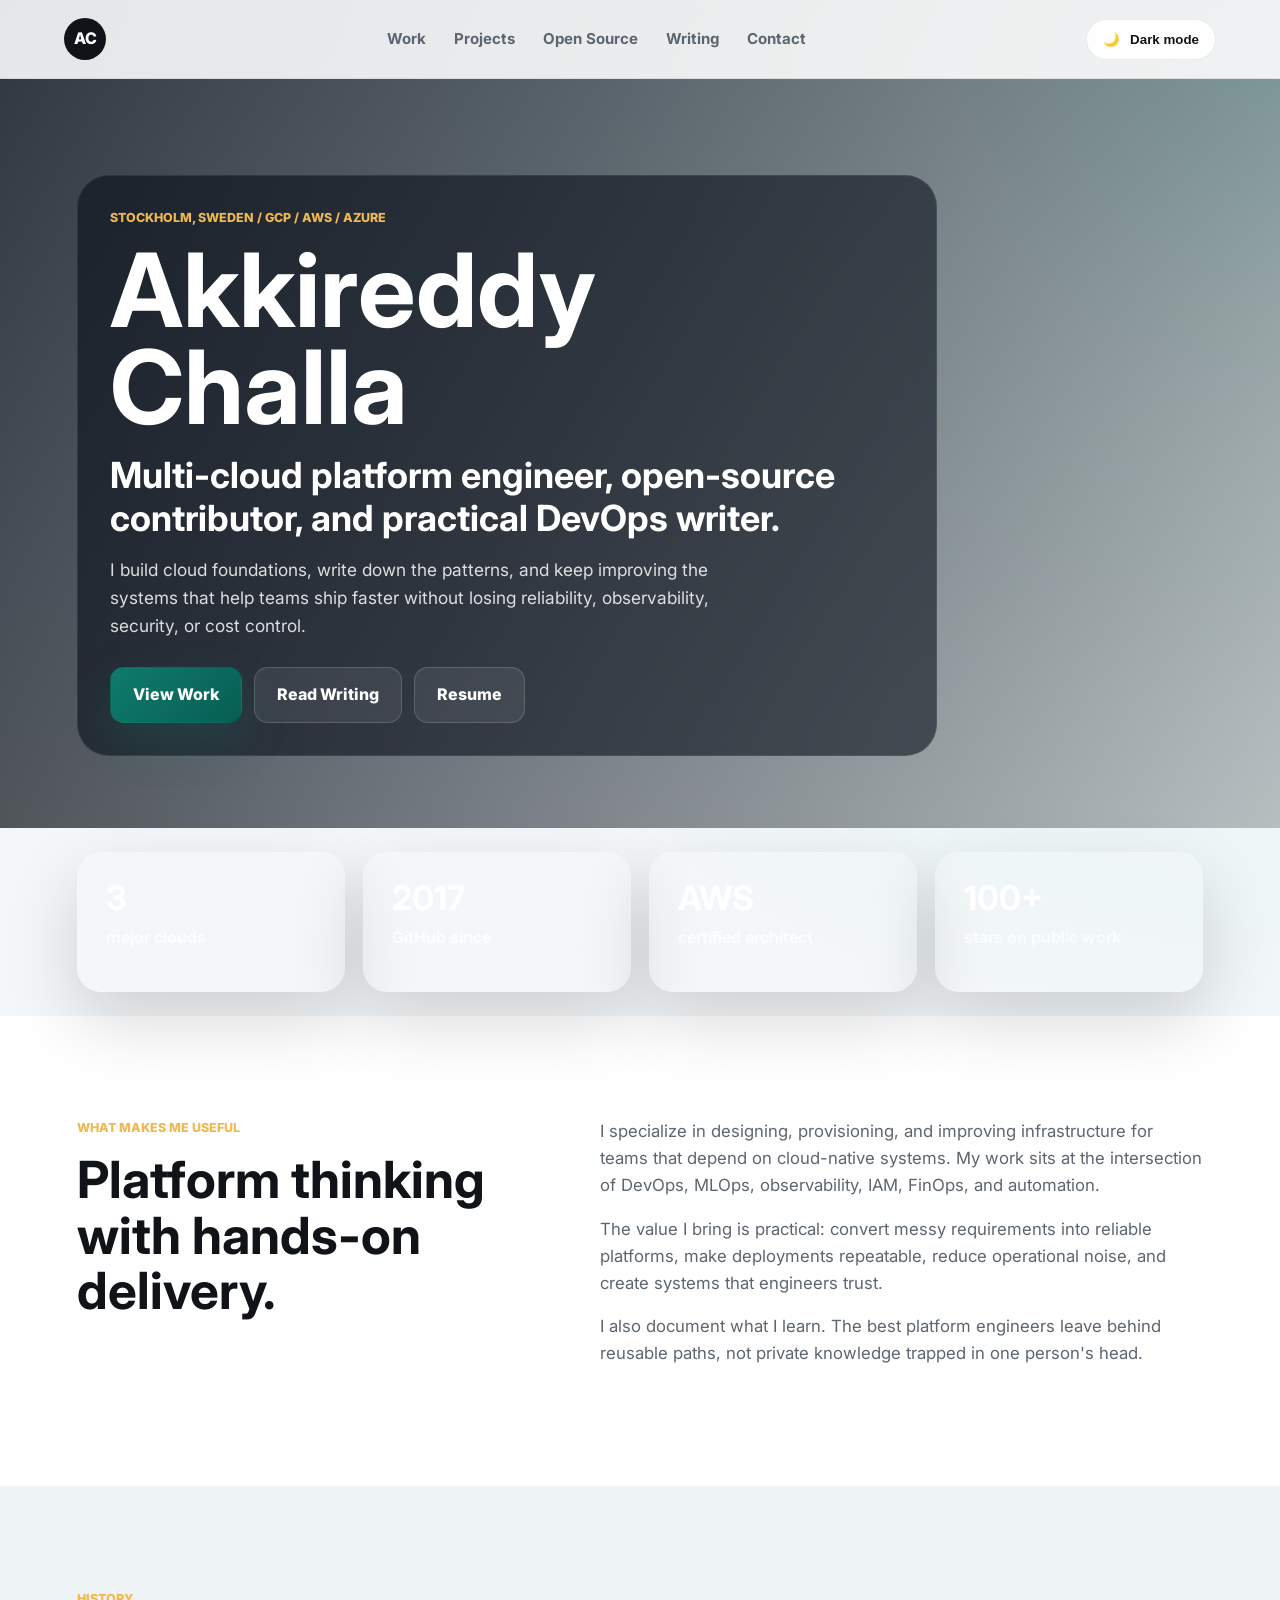
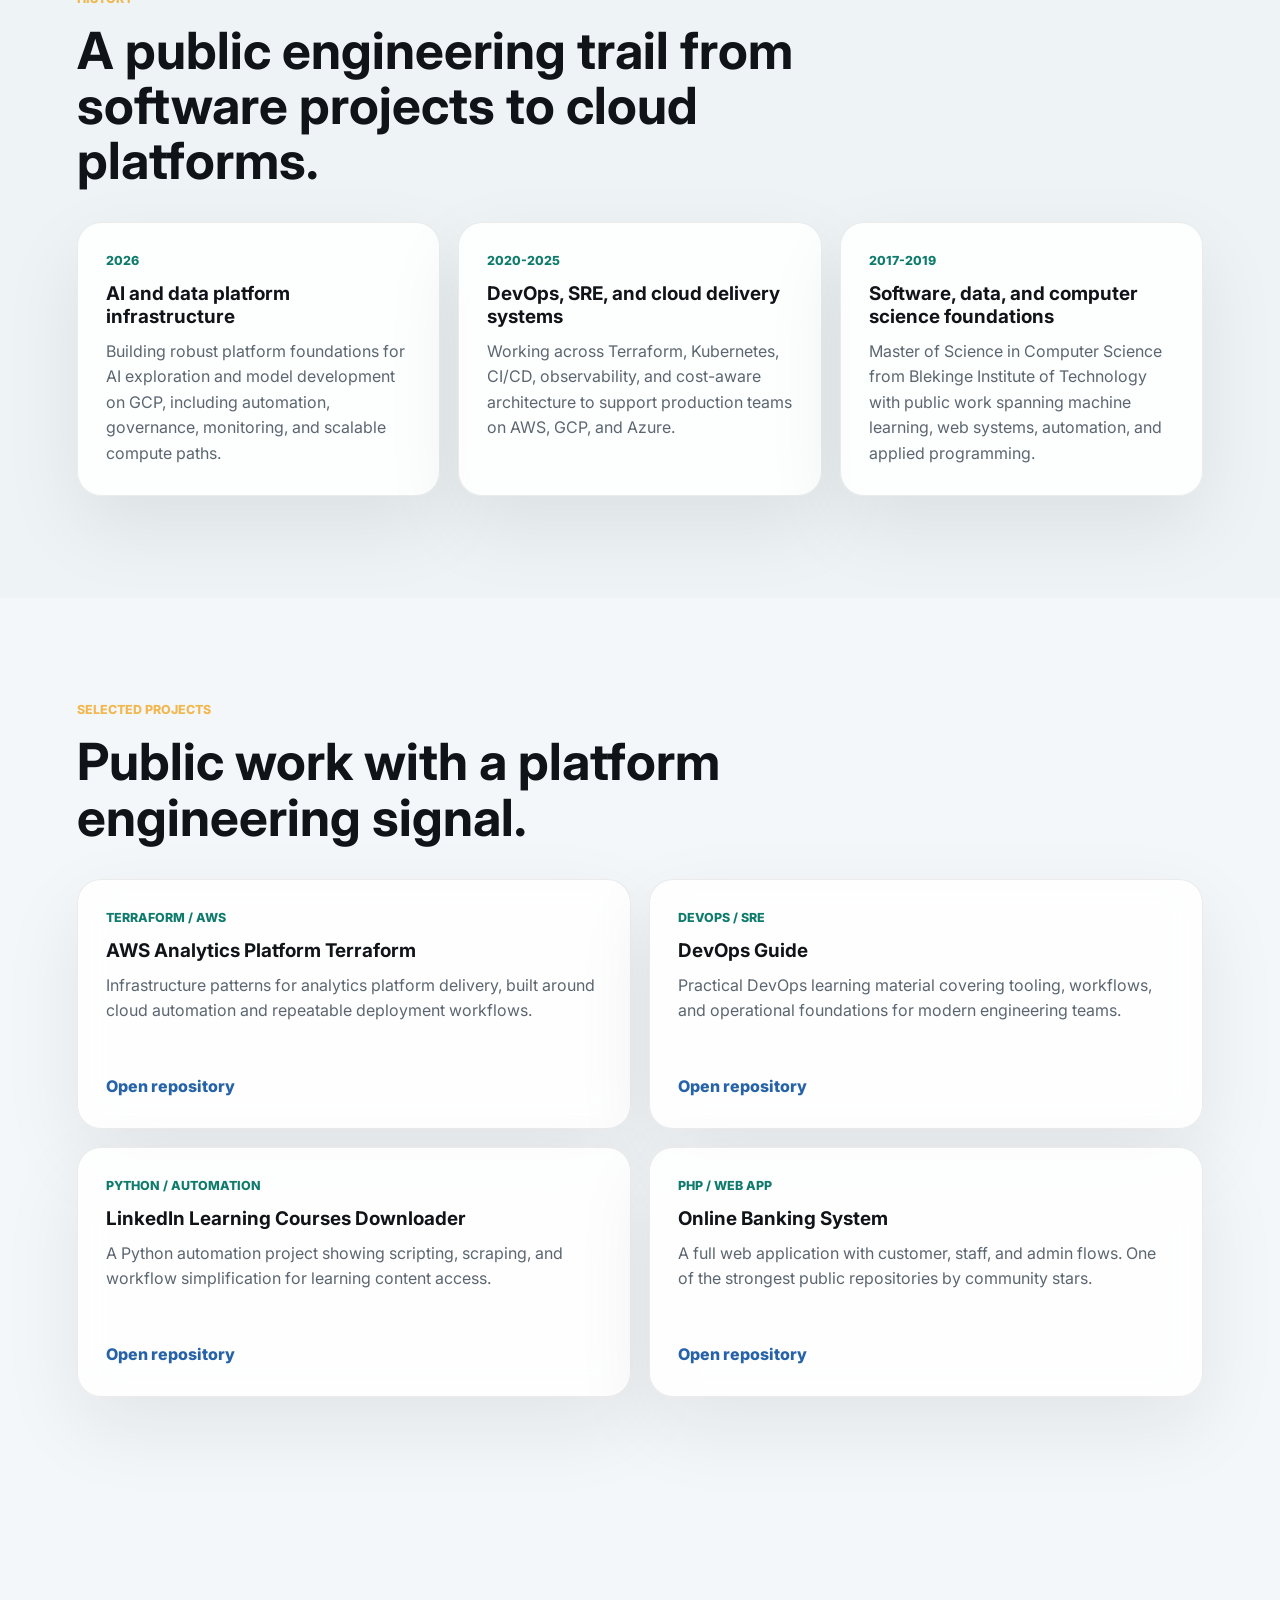
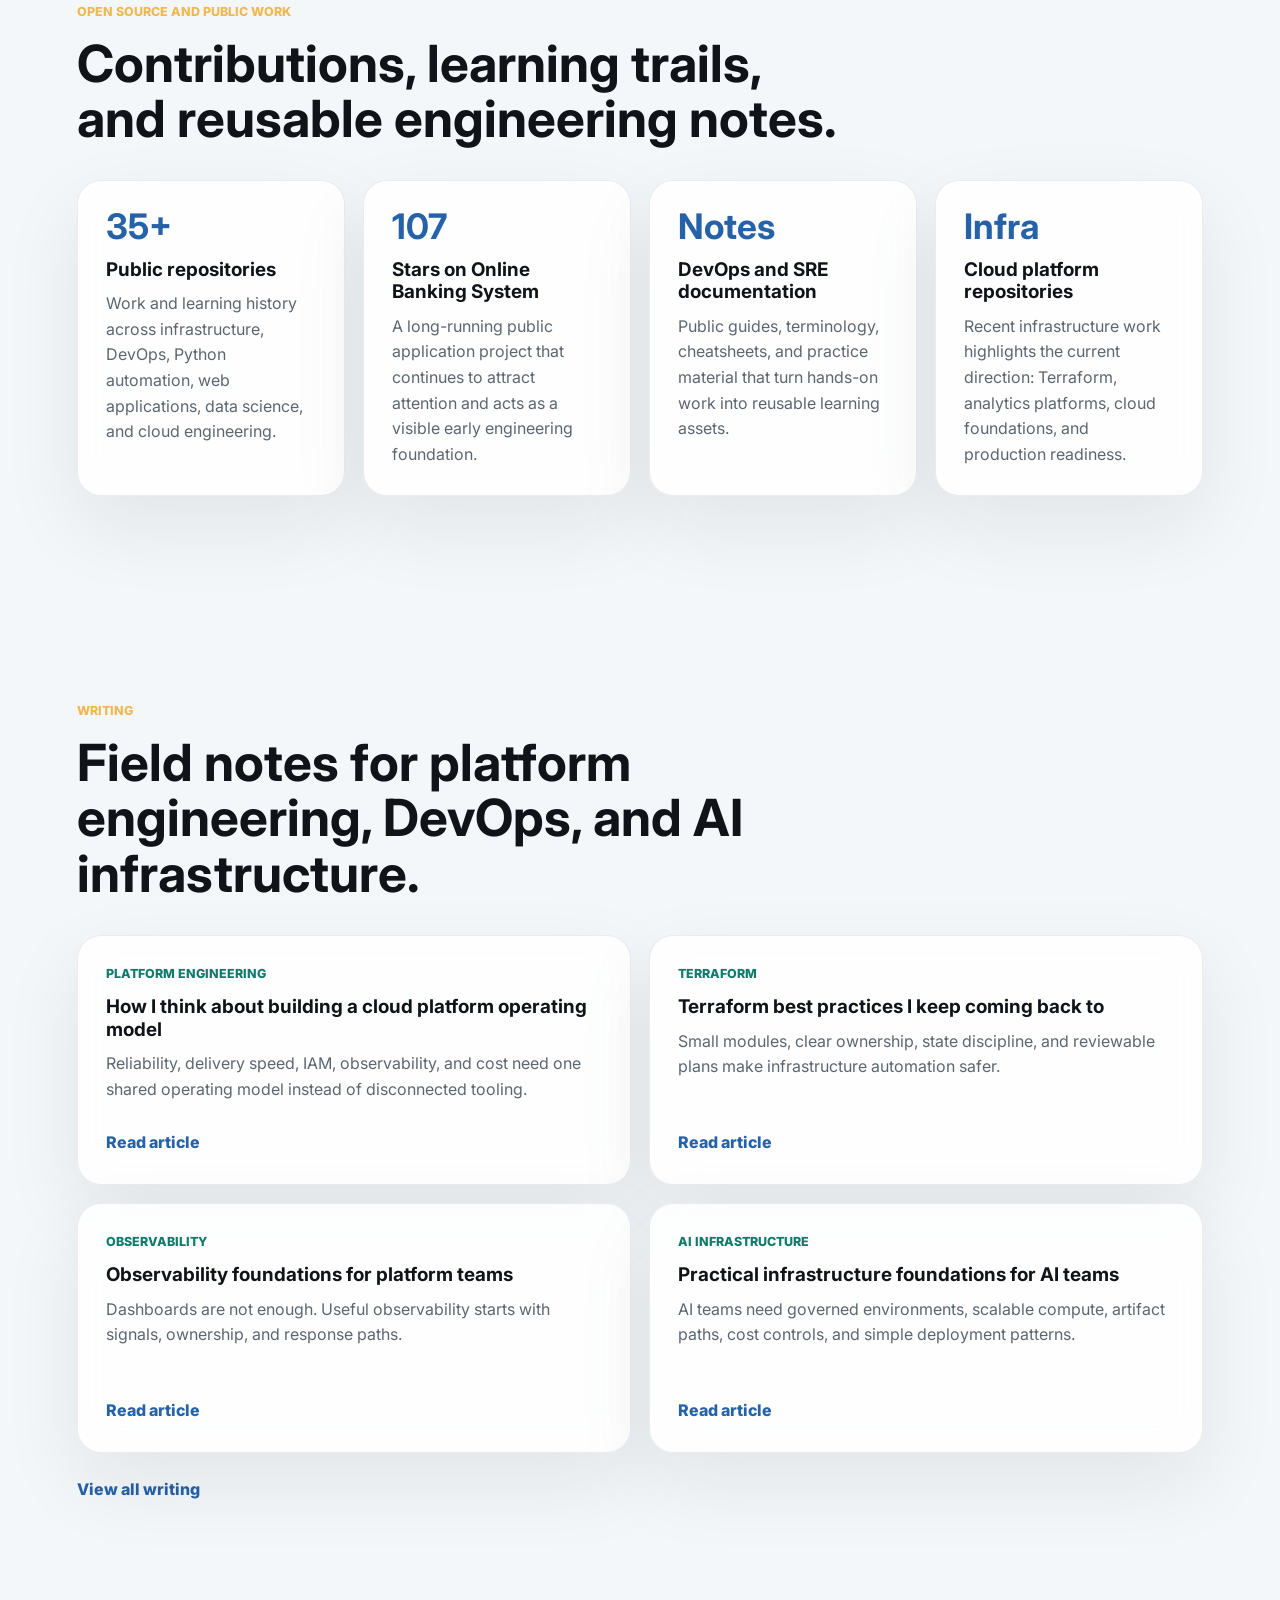
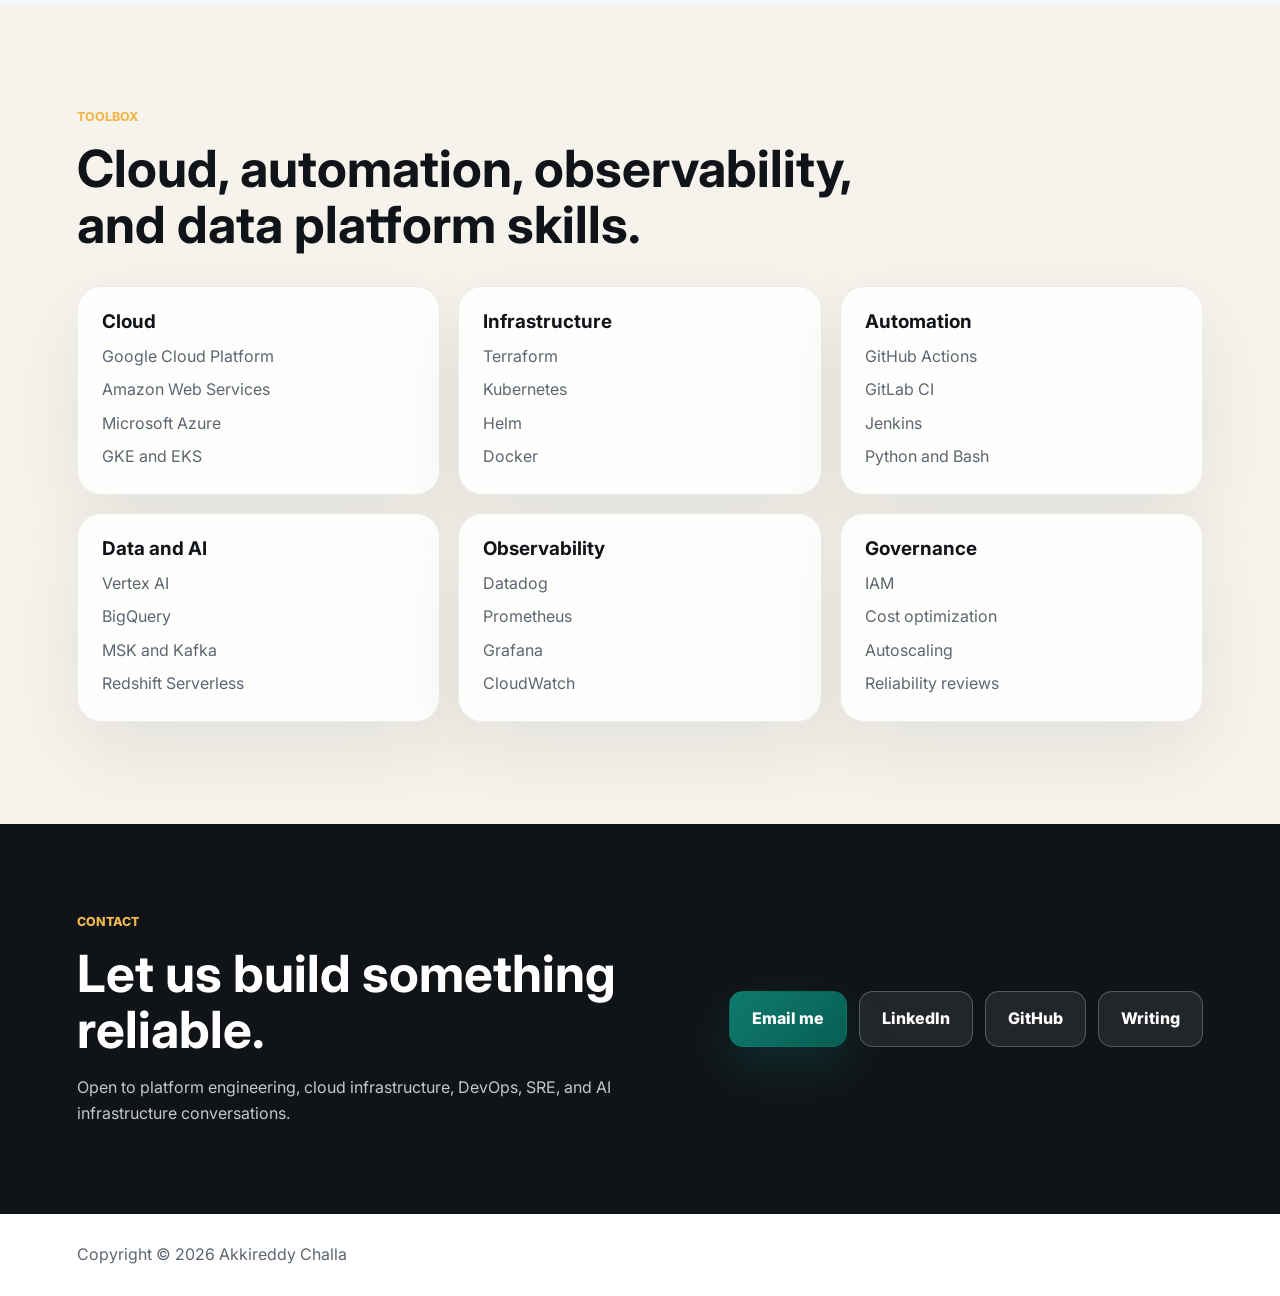
==== commit 067abd65: "SEO: add structured data, social meta, and analytics placeholder" ====
--- a/index.html
+++ b/index.html
@@ -1,324 +1,378 @@
 <!DOCTYPE html>
 <html lang="en" data-theme="dark">
+
 <head>
-  <meta charset="utf-8">
-  <meta http-equiv="X-UA-Compatible" content="IE=edge">
-  <meta name="viewport" content="width=device-width, initial-scale=1">
-  <meta name="theme-color" content="#0f7b6c">
-  <meta name="description" content="Akkireddy Challa is a Stockholm-based multi-cloud platform engineer building reliable infrastructure, open-source notes, and practical writing for data, AI, and product teams.">
-  <meta name="author" content="Akkireddy Challa">
-  <meta property="og:title" content="Akkireddy Challa | Multi-Cloud Platform Engineer">
-  <meta property="og:description" content="Cloud platforms, DevOps automation, observability, MLOps, and high-availability infrastructure across GCP, AWS, and Azure.">
-  <meta property="og:type" content="website">
-  <meta property="og:url" content="https://akkireddy95.github.io/">
-  <meta property="og:image" content="https://akkireddy95.github.io/images/lead-bg.jpg">
-  <meta name="twitter:card" content="summary_large_image">
-  <title>Akkireddy Challa | Multi-Cloud Platform Engineer</title>
-  <link rel="shortcut icon" href="favicon.ico" type="image/x-icon">
-  <link rel="icon" href="favicon.ico" type="image/x-icon">
-  <link rel="preconnect" href="https://fonts.googleapis.com">
-  <link rel="preconnect" href="https://fonts.gstatic.com" crossorigin>
-  <link href="https://fonts.googleapis.com/css2?family=Inter:wght@300;400;500;600;700;800;900&display=swap" rel="stylesheet">
-  <link rel="stylesheet" href="libs/font-awesome/css/font-awesome.min.css">
-  <link href="css/styles.css" rel="stylesheet">
+    <meta charset="utf-8">
+    <meta http-equiv="X-UA-Compatible" content="IE=edge">
+    <meta name="viewport" content="width=device-width, initial-scale=1">
+    <meta name="theme-color" content="#0f7b6c">
+    <meta name="description"
+        content="Akkireddy Challa is a Stockholm-based multi-cloud platform engineer building reliable infrastructure, open-source notes, and practical writing for data, AI, and product teams.">
+    <meta name="author" content="Akkireddy Challa">
+    <meta property="og:title" content="Akkireddy Challa | Multi-Cloud Platform Engineer">
+    <meta property="og:description"
+        content="Cloud platforms, DevOps automation, observability, MLOps, and high-availability infrastructure across GCP, AWS, and Azure.">
+    <meta property="og:type" content="website">
+    <meta property="og:url" content="https://akkireddy95.github.io/">
+    <meta property="og:image" content="https://akkireddy95.github.io/images/lead-bg.jpg">
+    <meta name="twitter:card" content="summary_large_image">
+    <title>Akkireddy Challa | Multi-Cloud Platform Engineer</title>
+    <link rel="shortcut icon" href="favicon.ico" type="image/x-icon">
+    <link rel="icon" href="favicon.ico" type="image/x-icon">
+    <link rel="preconnect" href="https://fonts.googleapis.com">
+    <link rel="preconnect" href="https://fonts.gstatic.com" crossorigin>
+    <link href="https://fonts.googleapis.com/css2?family=Inter:wght@300;400;500;600;700;800;900&display=swap"
+        rel="stylesheet">
+    <link rel="stylesheet" href="libs/font-awesome/css/font-awesome.min.css">
+    <link href="css/styles.css" rel="stylesheet">
+    <meta name="twitter:creator" content="@akkireddy95">
+    <!-- Structured data: Person + Website -->
+    <script type="application/ld+json">
+  {"@context":"https://schema.org","@graph":[{"@type":"Person","name":"Akkireddy Challa","url":"https://akkireddy95.github.io/","sameAs":["https://github.com/akkireddy95","https://www.linkedin.com/in/akkireddy-challa/"],"jobTitle":"Multi-Cloud Platform Engineer","image":"https://akkireddy95.github.io/images/lead-bg.jpg"},{"@type":"WebSite","url":"https://akkireddy95.github.io/","name":"Akkireddy Challa","publisher":{"@type":"Organization","name":"Akkireddy Challa"}}]}
+  </script>
+
+    <!-- Google Analytics placeholder (replace G-XXXXXXX with your GA4 ID) -->
+    <script async src="https://www.googletagmanager.com/gtag/js?id=G-XXXXXXX"></script>
+    <script>
+        window.dataLayer = window.dataLayer || [];
+        function gtag() { dataLayer.push(arguments); }
+        gtag('js', new Date());
+        gtag('config', 'G-XXXXXXX', { 'anonymize_ip': true });
+    </script>
 </head>
+
 <body>
-  <a class="skip-link" href="#top">Skip to content</a>
-  <header class="site-header">
-    <a class="brand" href="#top" aria-label="Akkireddy Challa home">AC</a>
-    <button class="nav-toggle" aria-expanded="false" aria-controls="primary-navigation" aria-label="Open navigation">
-      <span></span>
-      <span></span>
-      <span></span>
-    </button>
-    <nav id="primary-navigation" class="nav-menu" aria-label="Primary navigation">
-      <a href="#work">Work</a>
-      <a href="#projects">Projects</a>
-      <a href="#open-source">Open Source</a>
-      <a href="#writing">Writing</a>
-      <a href="#contact">Contact</a>
-    </nav>
-    <button id="theme-toggle" class="theme-toggle" type="button" aria-label="Toggle theme">
-      <span class="theme-icon">☀️</span>
-      <span class="theme-text">Light mode</span>
-    </button>
-  </header>
-
-  <main id="top">
-    <section class="hero">
-      <div class="hero-overlay"></div>
-      <div class="hero-content">
-        <p class="eyebrow">Stockholm, Sweden / GCP / AWS / Azure</p>
-        <h1>Akkireddy Challa</h1>
-        <p class="hero-title">Multi-cloud platform engineer, open-source contributor, and practical DevOps writer.</p>
-        <p class="hero-copy">I build cloud foundations, write down the patterns, and keep improving the systems that help teams ship faster without losing reliability, observability, security, or cost control.</p>
-        <div class="hero-actions">
-          <a class="button primary" href="#projects">View Work</a>
-          <a class="button secondary" href="blog.html">Read Writing</a>
-          <a class="button secondary" href="images/AkkireddyCV19.pdf" type="application/pdf" target="_blank" rel="noopener noreferrer" download>Resume</a>
+    <a class="skip-link" href="#top">Skip to content</a>
+    <header class="site-header">
+        <a class="brand" href="#top" aria-label="Akkireddy Challa home">AC</a>
+        <button class="nav-toggle" aria-expanded="false" aria-controls="primary-navigation"
+            aria-label="Open navigation">
+            <span></span>
+            <span></span>
+            <span></span>
+        </button>
+        <nav id="primary-navigation" class="nav-menu" aria-label="Primary navigation">
+            <a href="#work">Work</a>
+            <a href="#projects">Projects</a>
+            <a href="#open-source">Open Source</a>
+            <a href="#writing">Writing</a>
+            <a href="#contact">Contact</a>
+        </nav>
+        <button id="theme-toggle" class="theme-toggle" type="button" aria-label="Toggle theme">
+            <span class="theme-icon">☀️</span>
+            <span class="theme-text">Light mode</span>
+        </button>
+    </header>
+
+    <main id="top">
+        <section class="hero">
+            <div class="hero-overlay"></div>
+            <div class="hero-content">
+                <p class="eyebrow">Stockholm, Sweden / GCP / AWS / Azure</p>
+                <h1>Akkireddy Challa</h1>
+                <p class="hero-title">Multi-cloud platform engineer, open-source contributor, and practical DevOps
+                    writer.</p>
+                <p class="hero-copy">I build cloud foundations, write down the patterns, and keep improving the systems
+                    that help teams ship faster without losing reliability, observability, security, or cost control.
+                </p>
+                <div class="hero-actions">
+                    <a class="button primary" href="#projects">View Work</a>
+                    <a class="button secondary" href="blog.html">Read Writing</a>
+                    <a class="button secondary" href="images/AkkireddyCV19.pdf" type="application/pdf" target="_blank"
+                        rel="noopener noreferrer" download>Resume</a>
+                </div>
+            </div>
+        </section>
+
+        <section class="metrics" aria-label="Professional highlights">
+            <div><strong>3</strong><span>major clouds</span></div>
+            <div><strong>2017</strong><span>GitHub since</span></div>
+            <div><strong>AWS</strong><span>certified architect</span></div>
+            <div><strong>100+</strong><span>stars on public work</span></div>
+        </section>
+
+        <section id="work" class="section two-column">
+            <div>
+                <p class="eyebrow">What makes me useful</p>
+                <h2>Platform thinking with hands-on delivery.</h2>
+            </div>
+            <div class="section-copy">
+                <p>I specialize in designing, provisioning, and improving infrastructure for teams that depend on
+                    cloud-native systems. My work sits at the intersection of DevOps, MLOps, observability, IAM, FinOps,
+                    and automation.</p>
+                <p>The value I bring is practical: convert messy requirements into reliable platforms, make deployments
+                    repeatable, reduce operational noise, and create systems that engineers trust.</p>
+                <p>I also document what I learn. The best platform engineers leave behind reusable paths, not private
+                    knowledge trapped in one person's head.</p>
+            </div>
+        </section>
+
+        <section class="section timeline-section" id="history">
+            <div class="section-heading">
+                <p class="eyebrow">History</p>
+                <h2>A public engineering trail from software projects to cloud platforms.</h2>
+            </div>
+            <div class="timeline">
+                <article>
+                    <span>2026</span>
+                    <h3>AI and data platform infrastructure</h3>
+                    <p>Building robust platform foundations for AI exploration and model development on GCP, including
+                        automation, governance, monitoring, and scalable compute paths.</p>
+                </article>
+                <article>
+                    <span>2020-2025</span>
+                    <h3>DevOps, SRE, and cloud delivery systems</h3>
+                    <p>Working across Terraform, Kubernetes, CI/CD, observability, and cost-aware architecture to
+                        support production teams on AWS, GCP, and Azure.</p>
+                </article>
+                <article>
+                    <span>2017-2019</span>
+                    <h3>Software, data, and computer science foundations</h3>
+                    <p>Master of Science in Computer Science from Blekinge Institute of Technology with public work
+                        spanning machine learning, web systems, automation, and applied programming.</p>
+                </article>
+            </div>
+        </section>
+
+        <section id="projects" class="section projects-section">
+            <div class="section-heading">
+                <p class="eyebrow">Selected projects</p>
+                <h2>Public work with a platform engineering signal.</h2>
+            </div>
+            <div class="project-grid">
+                <article class="project-card">
+                    <span>Terraform / AWS</span>
+                    <h3>AWS Analytics Platform Terraform</h3>
+                    <p>Infrastructure patterns for analytics platform delivery, built around cloud automation and
+                        repeatable deployment workflows.</p>
+                    <a href="https://github.com/akkireddy95/aws-analytics-platform-terraform" target="_blank"
+                        rel="noopener noreferrer">Open repository</a>
+                </article>
+                <article class="project-card">
+                    <span>DevOps / SRE</span>
+                    <h3>DevOps Guide</h3>
+                    <p>Practical DevOps learning material covering tooling, workflows, and operational foundations for
+                        modern engineering teams.</p>
+                    <a href="https://github.com/akkireddy95/DevOps-guide" target="_blank" rel="noopener noreferrer">Open
+                        repository</a>
+                </article>
+                <article class="project-card">
+                    <span>Python / Automation</span>
+                    <h3>LinkedIn Learning Courses Downloader</h3>
+                    <p>A Python automation project showing scripting, scraping, and workflow simplification for learning
+                        content access.</p>
+                    <a href="https://github.com/akkireddy95/Linkedin-Learning-Courses-Downloader" target="_blank"
+                        rel="noopener noreferrer">Open repository</a>
+                </article>
+                <article class="project-card">
+                    <span>PHP / Web App</span>
+                    <h3>Online Banking System</h3>
+                    <p>A full web application with customer, staff, and admin flows. One of the strongest public
+                        repositories by community stars.</p>
+                    <a href="https://github.com/akkireddy95/Online-Banking-system" target="_blank"
+                        rel="noopener noreferrer">Open repository</a>
+                </article>
+            </div>
+        </section>
+
+        <section id="open-source" class="section oss-section">
+            <div class="section-heading">
+                <p class="eyebrow">Open source and public work</p>
+                <h2>Contributions, learning trails, and reusable engineering notes.</h2>
+            </div>
+            <div class="oss-grid">
+                <article>
+                    <strong>35+</strong>
+                    <h3>Public repositories</h3>
+                    <p>Work and learning history across infrastructure, DevOps, Python automation, web applications,
+                        data science, and cloud engineering.</p>
+                </article>
+                <article>
+                    <strong>107</strong>
+                    <h3>Stars on Online Banking System</h3>
+                    <p>A long-running public application project that continues to attract attention and acts as a
+                        visible early engineering foundation.</p>
+                </article>
+                <article>
+                    <strong>Notes</strong>
+                    <h3>DevOps and SRE documentation</h3>
+                    <p>Public guides, terminology, cheatsheets, and practice material that turn hands-on work into
+                        reusable learning assets.</p>
+                </article>
+                <article>
+                    <strong>Infra</strong>
+                    <h3>Cloud platform repositories</h3>
+                    <p>Recent infrastructure work highlights the current direction: Terraform, analytics platforms,
+                        cloud foundations, and production readiness.</p>
+                </article>
+            </div>
+        </section>
+
+        <section id="writing" class="section writing-section">
+            <div class="section-heading">
+                <p class="eyebrow">Writing</p>
+                <h2>Field notes for platform engineering, DevOps, and AI infrastructure.</h2>
+            </div>
+            <div class="writing-grid">
+                <article class="writing-card">
+                    <span>Platform engineering</span>
+                    <h3>How I think about building a cloud platform operating model</h3>
+                    <p>Reliability, delivery speed, IAM, observability, and cost need one shared operating model instead
+                        of disconnected tooling.</p>
+                    <a href="writing/cloud-platform-operating-model.html">Read article</a>
+                </article>
+                <article class="writing-card">
+                    <span>Terraform</span>
+                    <h3>Terraform best practices I keep coming back to</h3>
+                    <p>Small modules, clear ownership, state discipline, and reviewable plans make infrastructure
+                        automation safer.</p>
+                    <a href="writing/terraform-best-practices.html">Read article</a>
+                </article>
+                <article class="writing-card">
+                    <span>Observability</span>
+                    <h3>Observability foundations for platform teams</h3>
+                    <p>Dashboards are not enough. Useful observability starts with signals, ownership, and response
+                        paths.</p>
+                    <a href="writing/observability-for-platforms.html">Read article</a>
+                </article>
+                <article class="writing-card">
+                    <span>AI infrastructure</span>
+                    <h3>Practical infrastructure foundations for AI teams</h3>
+                    <p>AI teams need governed environments, scalable compute, artifact paths, cost controls, and simple
+                        deployment patterns.</p>
+                    <a href="writing/ai-infrastructure-foundations.html">Read article</a>
+                </article>
+            </div>
+            <a class="text-link" href="blog.html">View all writing</a>
+        </section>
+
+        <section id="skills" class="section skills-section">
+            <div class="section-heading">
+                <p class="eyebrow">Toolbox</p>
+                <h2>Cloud, automation, observability, and data platform skills.</h2>
+            </div>
+            <div class="skill-groups">
+                <div>
+                    <h3>Cloud</h3>
+                    <ul>
+                        <li>Google Cloud Platform</li>
+                        <li>Amazon Web Services</li>
+                        <li>Microsoft Azure</li>
+                        <li>GKE and EKS</li>
+                    </ul>
+                </div>
+                <div>
+                    <h3>Infrastructure</h3>
+                    <ul>
+                        <li>Terraform</li>
+                        <li>Kubernetes</li>
+                        <li>Helm</li>
+                        <li>Docker</li>
+                    </ul>
+                </div>
+                <div>
+                    <h3>Automation</h3>
+                    <ul>
+                        <li>GitHub Actions</li>
+                        <li>GitLab CI</li>
+                        <li>Jenkins</li>
+                        <li>Python and Bash</li>
+                    </ul>
+                </div>
+                <div>
+                    <h3>Data and AI</h3>
+                    <ul>
+                        <li>Vertex AI</li>
+                        <li>BigQuery</li>
+                        <li>MSK and Kafka</li>
+                        <li>Redshift Serverless</li>
+                    </ul>
+                </div>
+                <div>
+                    <h3>Observability</h3>
+                    <ul>
+                        <li>Datadog</li>
+                        <li>Prometheus</li>
+                        <li>Grafana</li>
+                        <li>CloudWatch</li>
+                    </ul>
+                </div>
+                <div>
+                    <h3>Governance</h3>
+                    <ul>
+                        <li>IAM</li>
+                        <li>Cost optimization</li>
+                        <li>Autoscaling</li>
+                        <li>Reliability reviews</li>
+                    </ul>
+                </div>
+            </div>
+        </section>
+
+        <section id="contact" class="contact-section">
+            <div>
+                <p class="eyebrow">Contact</p>
+                <h2>Let us build something reliable.</h2>
+                <p>Open to platform engineering, cloud infrastructure, DevOps, SRE, and AI infrastructure conversations.
+                </p>
+            </div>
+            <div class="contact-actions">
+                <a class="button primary" href="mailto:challaakkireddy@gmail.com">Email me</a>
+                <a class="button secondary" href="https://www.linkedin.com/in/akkireddy-challa/" target="_blank"
+                    rel="noopener noreferrer">LinkedIn</a>
+                <a class="button secondary" href="https://github.com/akkireddy95" target="_blank"
+                    rel="noopener noreferrer">GitHub</a>
+                <a class="button secondary" href="blog.html">Writing</a>
+            </div>
+        </section>
+    </main>
+
+    <footer class="site-footer">
+        <p>Copyright © 2026 Akkireddy Challa</p>
+        <div class="social-links">
+            <a href="https://github.com/akkireddy95" aria-label="GitHub" target="_blank" rel="noopener noreferrer"><i
+                    class="fa fa-github" aria-hidden="true"></i></a>
+            <a href="https://www.linkedin.com/in/akkireddy-challa/" aria-label="LinkedIn" target="_blank"
+                rel="noopener noreferrer"><i class="fa fa-linkedin" aria-hidden="true"></i></a>
+            <a href="mailto:challaakkireddy@gmail.com" aria-label="Email"><i class="fa fa-envelope"
+                    aria-hidden="true"></i></a>
         </div>
-      </div>
-    </section>
-
-    <section class="metrics" aria-label="Professional highlights">
-      <div><strong>3</strong><span>major clouds</span></div>
-      <div><strong>2017</strong><span>GitHub since</span></div>
-      <div><strong>AWS</strong><span>certified architect</span></div>
-      <div><strong>100+</strong><span>stars on public work</span></div>
-    </section>
-
-    <section id="work" class="section two-column">
-      <div>
-        <p class="eyebrow">What makes me useful</p>
-        <h2>Platform thinking with hands-on delivery.</h2>
-      </div>
-      <div class="section-copy">
-        <p>I specialize in designing, provisioning, and improving infrastructure for teams that depend on cloud-native systems. My work sits at the intersection of DevOps, MLOps, observability, IAM, FinOps, and automation.</p>
-        <p>The value I bring is practical: convert messy requirements into reliable platforms, make deployments repeatable, reduce operational noise, and create systems that engineers trust.</p>
-        <p>I also document what I learn. The best platform engineers leave behind reusable paths, not private knowledge trapped in one person's head.</p>
-      </div>
-    </section>
-
-    <section class="section timeline-section" id="history">
-      <div class="section-heading">
-        <p class="eyebrow">History</p>
-        <h2>A public engineering trail from software projects to cloud platforms.</h2>
-      </div>
-      <div class="timeline">
-        <article>
-          <span>2026</span>
-          <h3>AI and data platform infrastructure</h3>
-          <p>Building robust platform foundations for AI exploration and model development on GCP, including automation, governance, monitoring, and scalable compute paths.</p>
-        </article>
-        <article>
-          <span>2020-2025</span>
-          <h3>DevOps, SRE, and cloud delivery systems</h3>
-          <p>Working across Terraform, Kubernetes, CI/CD, observability, and cost-aware architecture to support production teams on AWS, GCP, and Azure.</p>
-        </article>
-        <article>
-          <span>2017-2019</span>
-          <h3>Software, data, and computer science foundations</h3>
-          <p>Master of Science in Computer Science from Blekinge Institute of Technology with public work spanning machine learning, web systems, automation, and applied programming.</p>
-        </article>
-      </div>
-    </section>
-
-    <section id="projects" class="section projects-section">
-      <div class="section-heading">
-        <p class="eyebrow">Selected projects</p>
-        <h2>Public work with a platform engineering signal.</h2>
-      </div>
-      <div class="project-grid">
-        <article class="project-card">
-          <span>Terraform / AWS</span>
-          <h3>AWS Analytics Platform Terraform</h3>
-          <p>Infrastructure patterns for analytics platform delivery, built around cloud automation and repeatable deployment workflows.</p>
-          <a href="https://github.com/akkireddy95/aws-analytics-platform-terraform" target="_blank" rel="noopener noreferrer">Open repository</a>
-        </article>
-        <article class="project-card">
-          <span>DevOps / SRE</span>
-          <h3>DevOps Guide</h3>
-          <p>Practical DevOps learning material covering tooling, workflows, and operational foundations for modern engineering teams.</p>
-          <a href="https://github.com/akkireddy95/DevOps-guide" target="_blank" rel="noopener noreferrer">Open repository</a>
-        </article>
-        <article class="project-card">
-          <span>Python / Automation</span>
-          <h3>LinkedIn Learning Courses Downloader</h3>
-          <p>A Python automation project showing scripting, scraping, and workflow simplification for learning content access.</p>
-          <a href="https://github.com/akkireddy95/Linkedin-Learning-Courses-Downloader" target="_blank" rel="noopener noreferrer">Open repository</a>
-        </article>
-        <article class="project-card">
-          <span>PHP / Web App</span>
-          <h3>Online Banking System</h3>
-          <p>A full web application with customer, staff, and admin flows. One of the strongest public repositories by community stars.</p>
-          <a href="https://github.com/akkireddy95/Online-Banking-system" target="_blank" rel="noopener noreferrer">Open repository</a>
-        </article>
-      </div>
-    </section>
-
-    <section id="open-source" class="section oss-section">
-      <div class="section-heading">
-        <p class="eyebrow">Open source and public work</p>
-        <h2>Contributions, learning trails, and reusable engineering notes.</h2>
-      </div>
-      <div class="oss-grid">
-        <article>
-          <strong>35+</strong>
-          <h3>Public repositories</h3>
-          <p>Work and learning history across infrastructure, DevOps, Python automation, web applications, data science, and cloud engineering.</p>
-        </article>
-        <article>
-          <strong>107</strong>
-          <h3>Stars on Online Banking System</h3>
-          <p>A long-running public application project that continues to attract attention and acts as a visible early engineering foundation.</p>
-        </article>
-        <article>
-          <strong>Notes</strong>
-          <h3>DevOps and SRE documentation</h3>
-          <p>Public guides, terminology, cheatsheets, and practice material that turn hands-on work into reusable learning assets.</p>
-        </article>
-        <article>
-          <strong>Infra</strong>
-          <h3>Cloud platform repositories</h3>
-          <p>Recent infrastructure work highlights the current direction: Terraform, analytics platforms, cloud foundations, and production readiness.</p>
-        </article>
-      </div>
-    </section>
-
-    <section id="writing" class="section writing-section">
-      <div class="section-heading">
-        <p class="eyebrow">Writing</p>
-        <h2>Field notes for platform engineering, DevOps, and AI infrastructure.</h2>
-      </div>
-      <div class="writing-grid">
-        <article class="writing-card">
-          <span>Platform engineering</span>
-          <h3>How I think about building a cloud platform operating model</h3>
-          <p>Reliability, delivery speed, IAM, observability, and cost need one shared operating model instead of disconnected tooling.</p>
-          <a href="writing/cloud-platform-operating-model.html">Read article</a>
-        </article>
-        <article class="writing-card">
-          <span>Terraform</span>
-          <h3>Terraform best practices I keep coming back to</h3>
-          <p>Small modules, clear ownership, state discipline, and reviewable plans make infrastructure automation safer.</p>
-          <a href="writing/terraform-best-practices.html">Read article</a>
-        </article>
-        <article class="writing-card">
-          <span>Observability</span>
-          <h3>Observability foundations for platform teams</h3>
-          <p>Dashboards are not enough. Useful observability starts with signals, ownership, and response paths.</p>
-          <a href="writing/observability-for-platforms.html">Read article</a>
-        </article>
-        <article class="writing-card">
-          <span>AI infrastructure</span>
-          <h3>Practical infrastructure foundations for AI teams</h3>
-          <p>AI teams need governed environments, scalable compute, artifact paths, cost controls, and simple deployment patterns.</p>
-          <a href="writing/ai-infrastructure-foundations.html">Read article</a>
-        </article>
-      </div>
-      <a class="text-link" href="blog.html">View all writing</a>
-    </section>
-
-    <section id="skills" class="section skills-section">
-      <div class="section-heading">
-        <p class="eyebrow">Toolbox</p>
-        <h2>Cloud, automation, observability, and data platform skills.</h2>
-      </div>
-      <div class="skill-groups">
-        <div>
-          <h3>Cloud</h3>
-          <ul>
-            <li>Google Cloud Platform</li>
-            <li>Amazon Web Services</li>
-            <li>Microsoft Azure</li>
-            <li>GKE and EKS</li>
-          </ul>
-        </div>
-        <div>
-          <h3>Infrastructure</h3>
-          <ul>
-            <li>Terraform</li>
-            <li>Kubernetes</li>
-            <li>Helm</li>
-            <li>Docker</li>
-          </ul>
-        </div>
-        <div>
-          <h3>Automation</h3>
-          <ul>
-            <li>GitHub Actions</li>
-            <li>GitLab CI</li>
-            <li>Jenkins</li>
-            <li>Python and Bash</li>
-          </ul>
-        </div>
-        <div>
-          <h3>Data and AI</h3>
-          <ul>
-            <li>Vertex AI</li>
-            <li>BigQuery</li>
-            <li>MSK and Kafka</li>
-            <li>Redshift Serverless</li>
-          </ul>
-        </div>
-        <div>
-          <h3>Observability</h3>
-          <ul>
-            <li>Datadog</li>
-            <li>Prometheus</li>
-            <li>Grafana</li>
-            <li>CloudWatch</li>
-          </ul>
-        </div>
-        <div>
-          <h3>Governance</h3>
-          <ul>
-            <li>IAM</li>
-            <li>Cost optimization</li>
-            <li>Autoscaling</li>
-            <li>Reliability reviews</li>
-          </ul>
-        </div>
-      </div>
-    </section>
-
-    <section id="contact" class="contact-section">
-      <div>
-        <p class="eyebrow">Contact</p>
-        <h2>Let us build something reliable.</h2>
-        <p>Open to platform engineering, cloud infrastructure, DevOps, SRE, and AI infrastructure conversations.</p>
-      </div>
-      <div class="contact-actions">
-        <a class="button primary" href="mailto:challaakkireddy@gmail.com">Email me</a>
-        <a class="button secondary" href="https://www.linkedin.com/in/akkireddy-challa/" target="_blank" rel="noopener noreferrer">LinkedIn</a>
-        <a class="button secondary" href="https://github.com/akkireddy95" target="_blank" rel="noopener noreferrer">GitHub</a>
-        <a class="button secondary" href="blog.html">Writing</a>
-      </div>
-    </section>
-  </main>
-
-  <footer class="site-footer">
-    <p>Copyright © 2026 Akkireddy Challa</p>
-    <div class="social-links">
-      <a href="https://github.com/akkireddy95" aria-label="GitHub" target="_blank" rel="noopener noreferrer"><i class="fa fa-github" aria-hidden="true"></i></a>
-      <a href="https://www.linkedin.com/in/akkireddy-challa/" aria-label="LinkedIn" target="_blank" rel="noopener noreferrer"><i class="fa fa-linkedin" aria-hidden="true"></i></a>
-      <a href="mailto:challaakkireddy@gmail.com" aria-label="Email"><i class="fa fa-envelope" aria-hidden="true"></i></a>
-    </div>
-  </footer>
-
-  <script>
-    (function() {
-      const html = document.documentElement;
-      const themeToggle = document.getElementById('theme-toggle');
-      const navToggle = document.querySelector('.nav-toggle');
-      const navMenu = document.getElementById('primary-navigation');
-      const themeIcon = themeToggle.querySelector('.theme-icon');
-      const themeText = themeToggle.querySelector('.theme-text');
-
-      const savedTheme = localStorage.getItem('site-theme');
-      const prefersDark = window.matchMedia('(prefers-color-scheme: dark)').matches;
-      const initialTheme = savedTheme || (prefersDark ? 'dark' : 'light');
-
-      const updateTheme = theme => {
-        html.dataset.theme = theme;
-        themeIcon.textContent = theme === 'dark' ? '☀️' : '🌙';
-        themeText.textContent = theme === 'dark' ? 'Light mode' : 'Dark mode';
-        themeToggle.setAttribute('aria-label', theme === 'dark' ? 'Switch to light mode' : 'Switch to dark mode');
-        localStorage.setItem('site-theme', theme);
-      };
-
-      updateTheme(initialTheme);
-
-      themeToggle.addEventListener('click', () => {
-        updateTheme(html.dataset.theme === 'dark' ? 'light' : 'dark');
-      });
-
-      navToggle.addEventListener('click', () => {
-        const expanded = navToggle.getAttribute('aria-expanded') === 'true';
-        navToggle.setAttribute('aria-expanded', String(!expanded));
-        navMenu.classList.toggle('open');
-      });
-    })();
-  </script>
+    </footer>
+
+    <script>
+        (function () {
+            const html = document.documentElement;
+            const themeToggle = document.getElementById('theme-toggle');
+            const navToggle = document.querySelector('.nav-toggle');
+            const navMenu = document.getElementById('primary-navigation');
+            const themeIcon = themeToggle.querySelector('.theme-icon');
+            const themeText = themeToggle.querySelector('.theme-text');
+
+            const savedTheme = localStorage.getItem('site-theme');
+            const prefersDark = window.matchMedia('(prefers-color-scheme: dark)').matches;
+            const initialTheme = savedTheme || (prefersDark ? 'dark' : 'light');
+
+            const updateTheme = theme => {
+                html.dataset.theme = theme;
+                themeIcon.textContent = theme === 'dark' ? '☀️' : '🌙';
+                themeText.textContent = theme === 'dark' ? 'Light mode' : 'Dark mode';
+                themeToggle.setAttribute('aria-label', theme === 'dark' ? 'Switch to light mode' : 'Switch to dark mode');
+                localStorage.setItem('site-theme', theme);
+            };
+
+            updateTheme(initialTheme);
+
+            themeToggle.addEventListener('click', () => {
+                updateTheme(html.dataset.theme === 'dark' ? 'light' : 'dark');
+            });
+
+            navToggle.addEventListener('click', () => {
+                const expanded = navToggle.getAttribute('aria-expanded') === 'true';
+                navToggle.setAttribute('aria-expanded', String(!expanded));
+                navMenu.classList.toggle('open');
+            });
+        })();
+    </script>
 </body>
+
 </html>
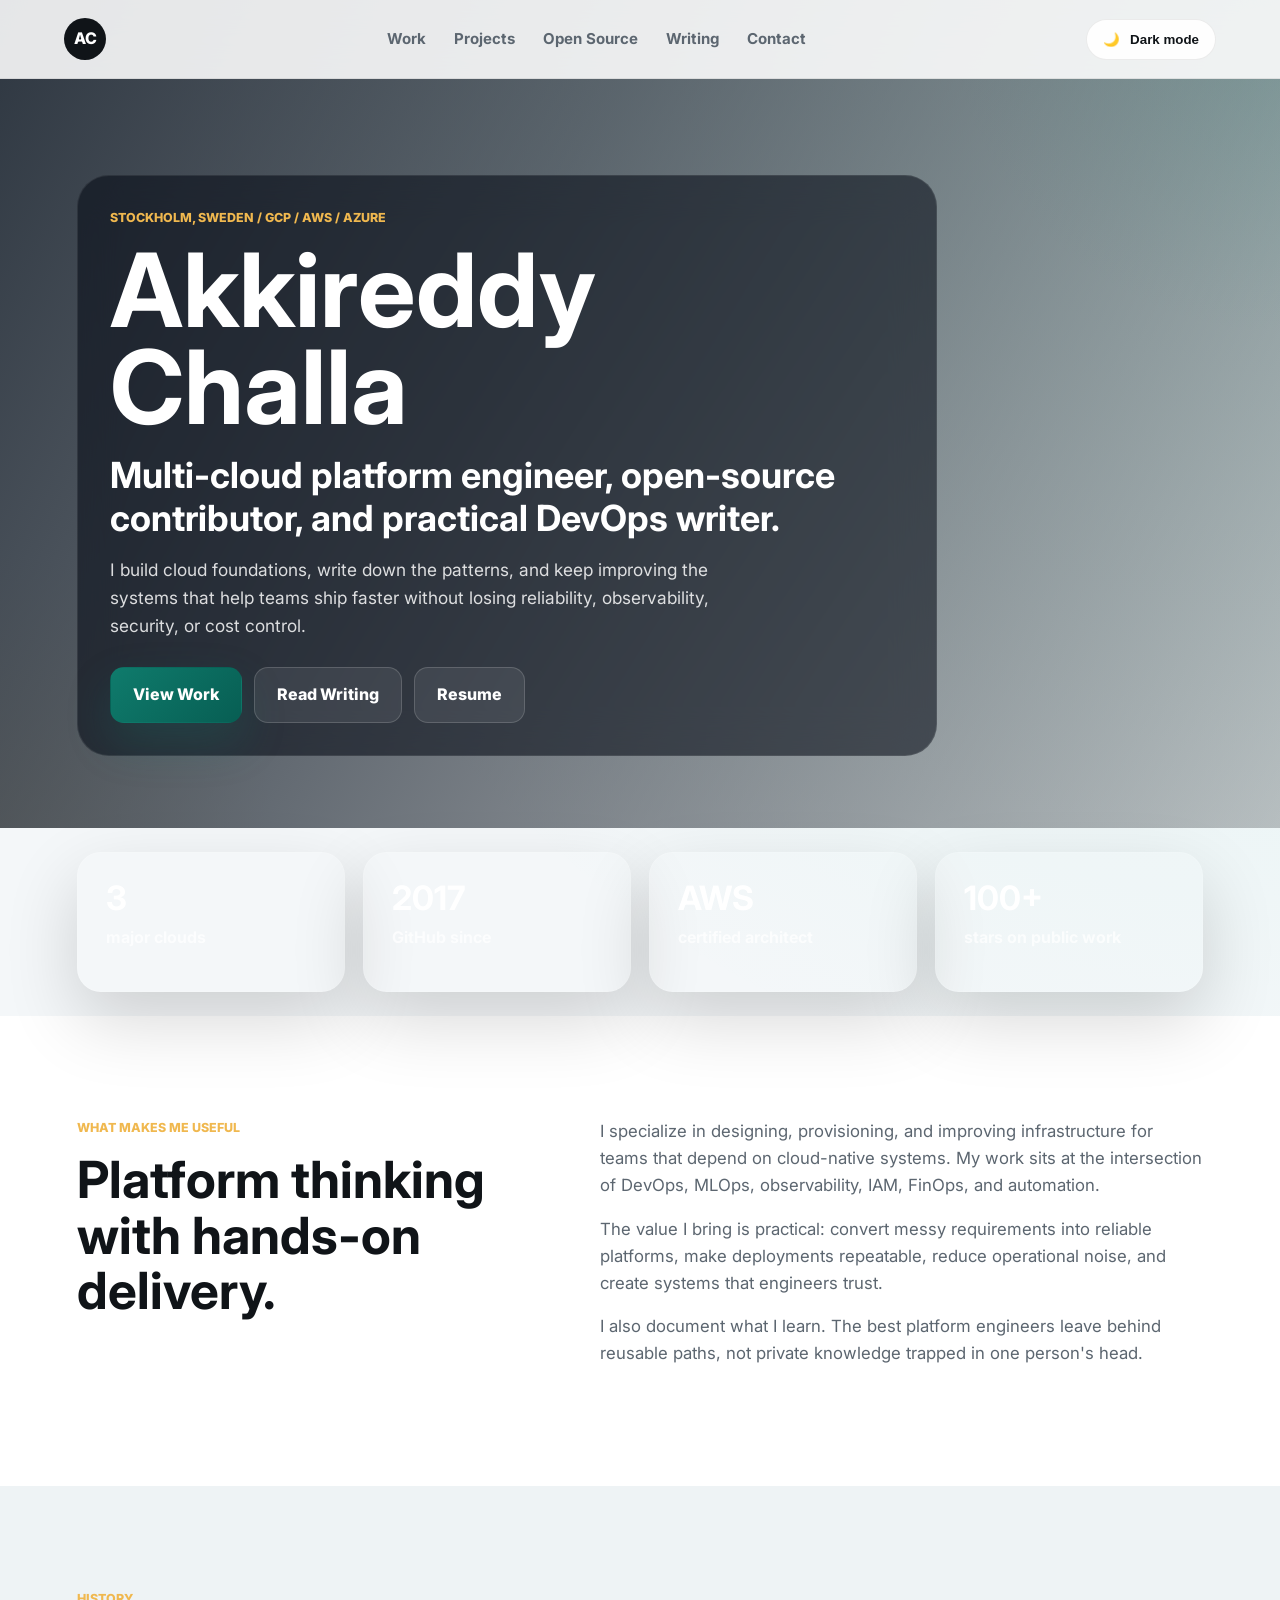
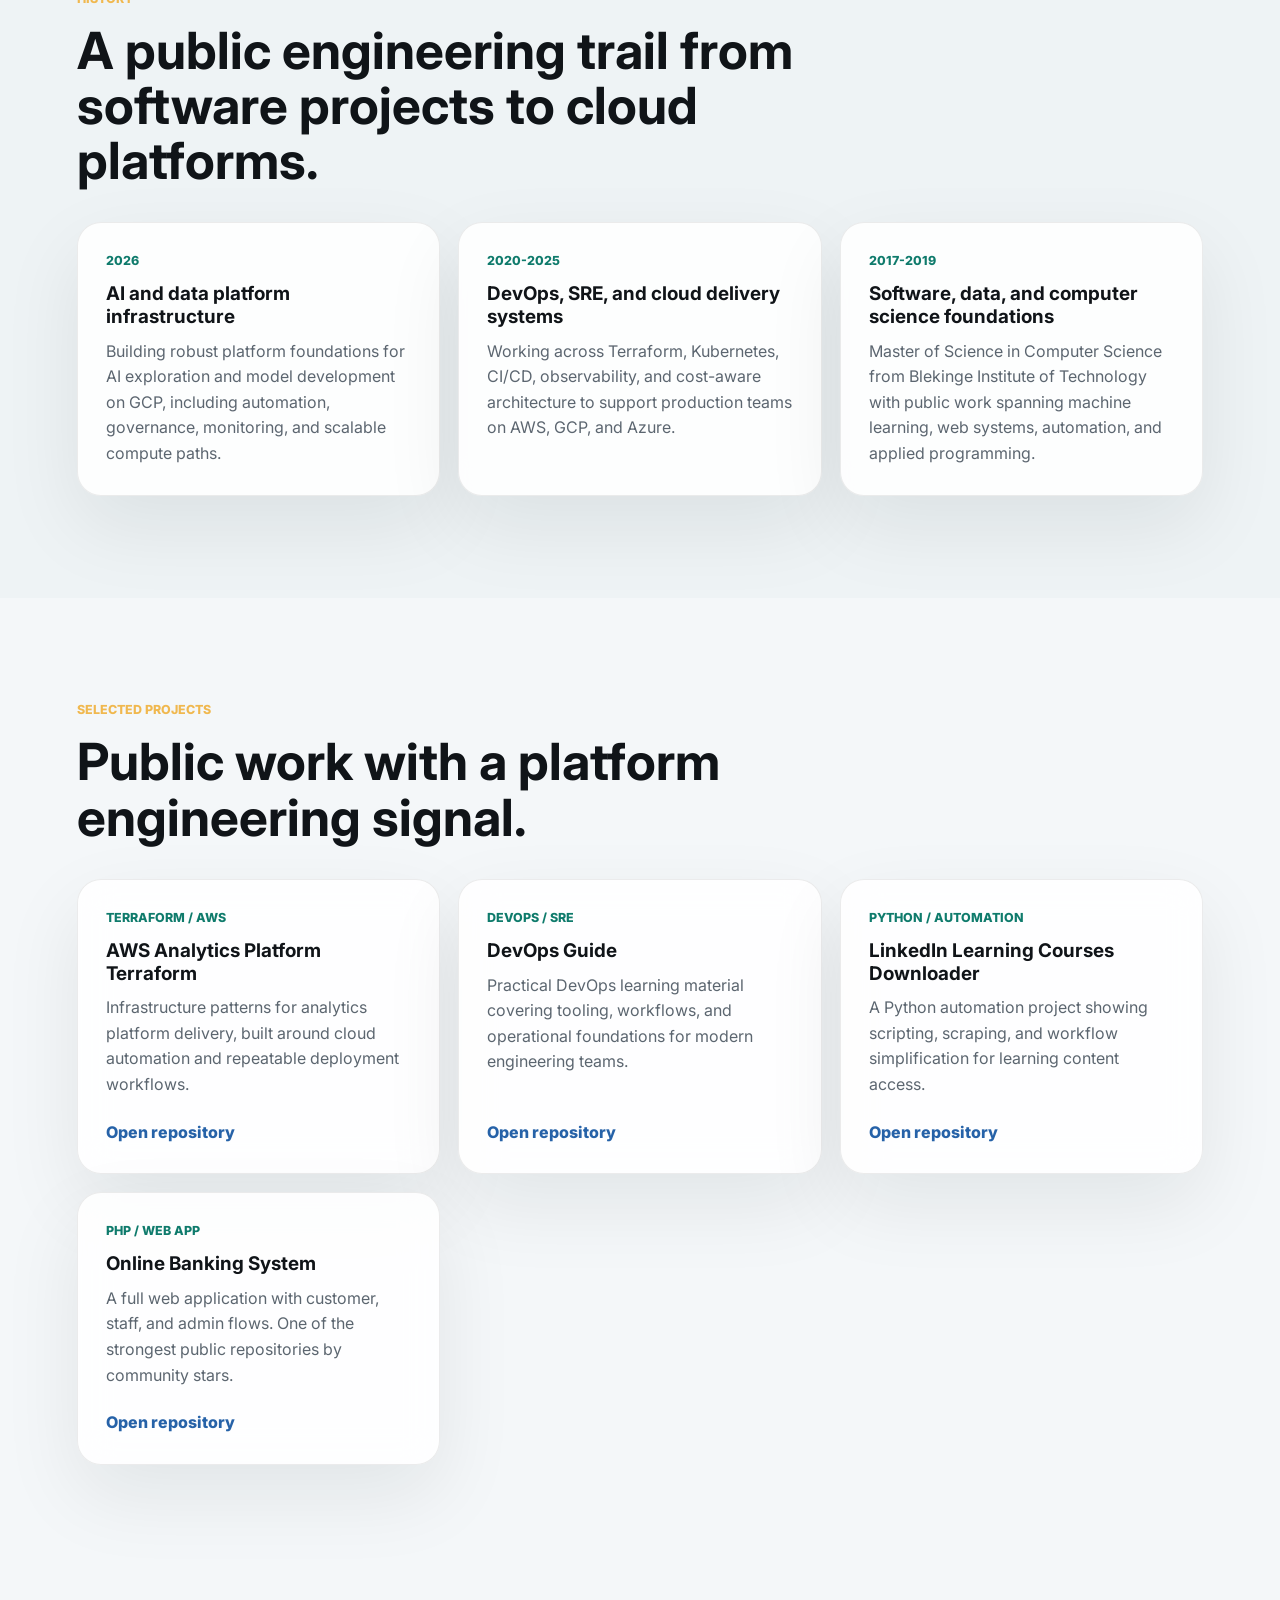
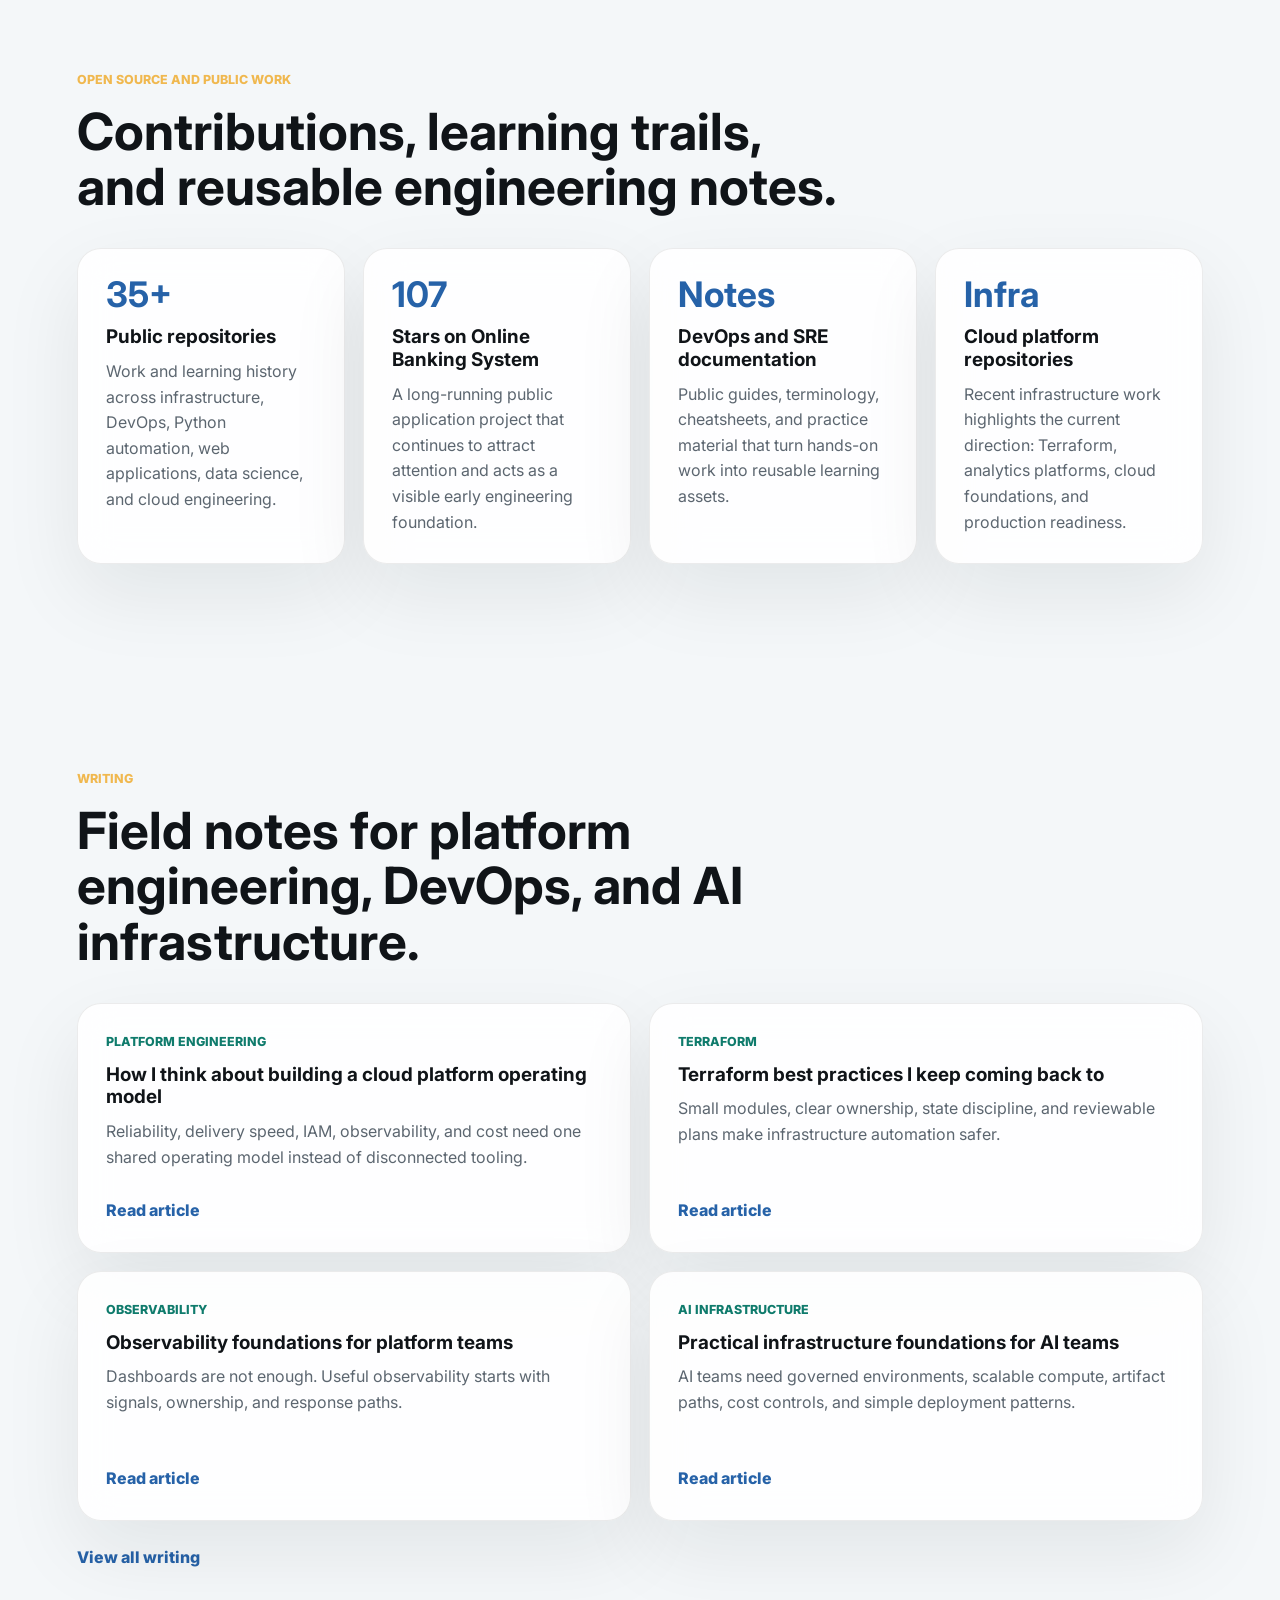
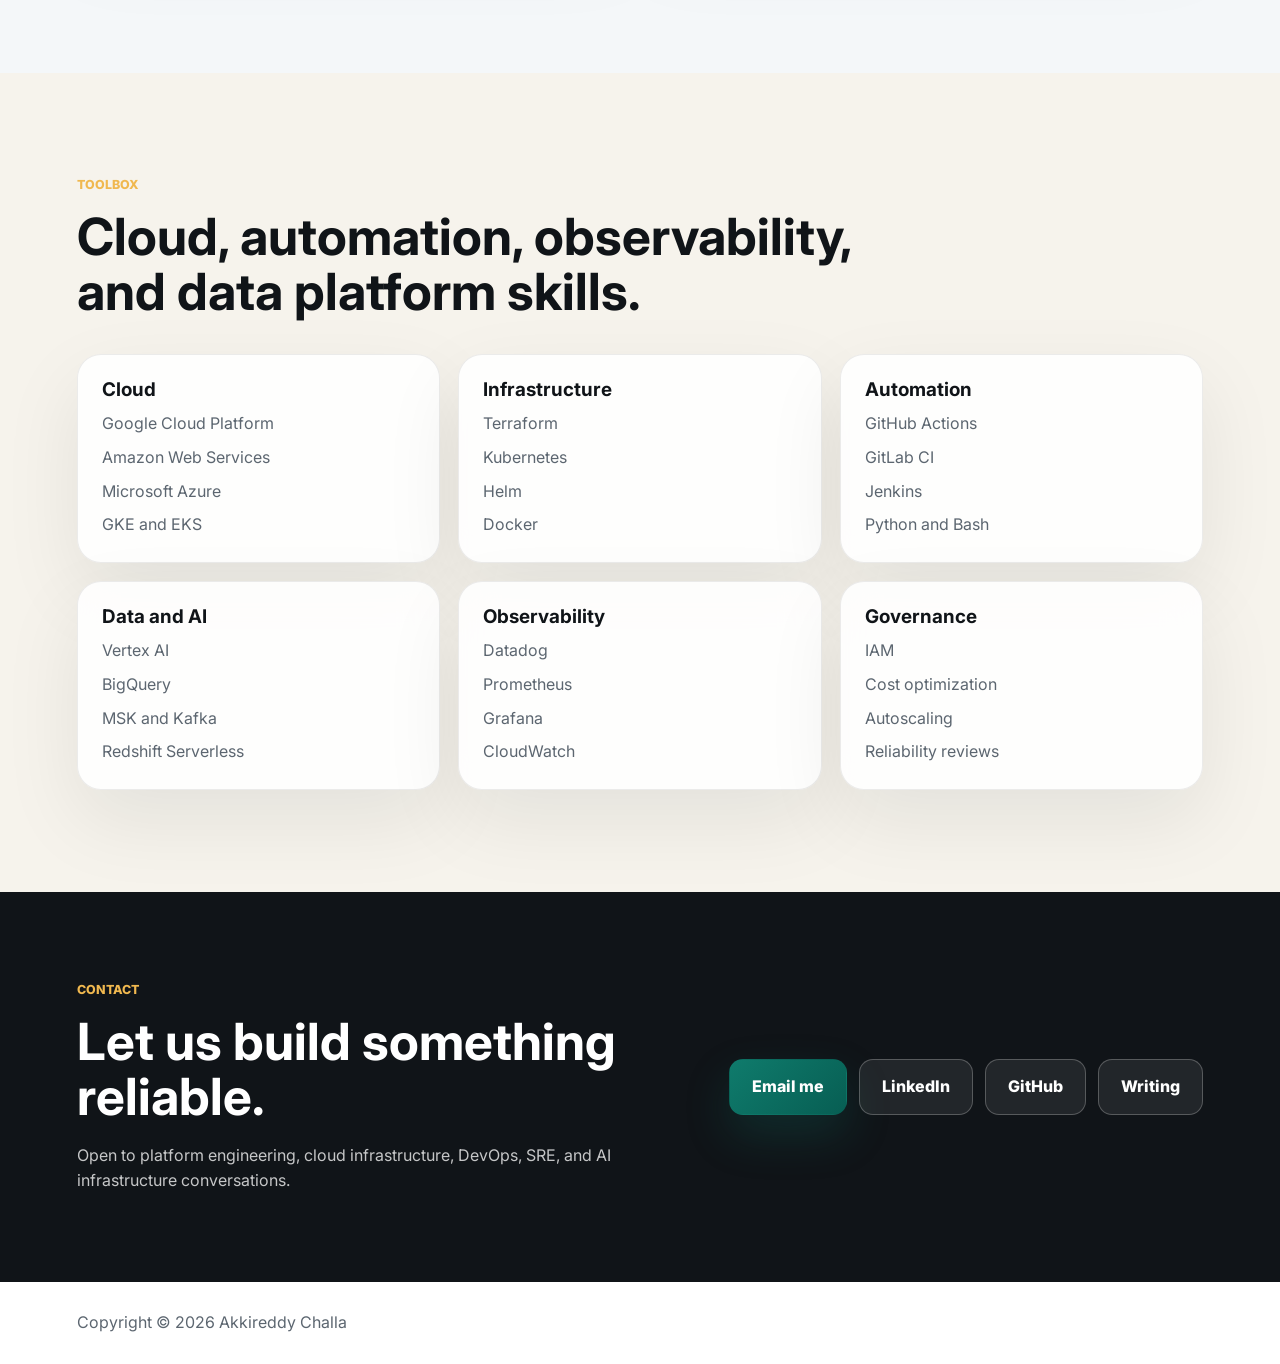
==== commit 19d79da7: "Add Google Tag Manager tracking (GTM-TBPRLDR5) Added Google Tag Manager scripts for tracking." ====
--- a/index.html
+++ b/index.html
@@ -2,6 +2,13 @@
 <html lang="en" data-theme="dark">
 
 <head>
+    <!-- Google Tag Manager -->
+<script>(function(w,d,s,l,i){w[l]=w[l]||[];w[l].push({'gtm.start':
+new Date().getTime(),event:'gtm.js'});var f=d.getElementsByTagName(s)[0],
+j=d.createElement(s),dl=l!='dataLayer'?'&l='+l:'';j.async=true;j.src=
+'https://www.googletagmanager.com/gtm.js?id='+i+dl;f.parentNode.insertBefore(j,f);
+})(window,document,'script','dataLayer','GTM-TBPRLDR5');</script>
+<!-- End Google Tag Manager -->
     <meta charset="utf-8">
     <meta http-equiv="X-UA-Compatible" content="IE=edge">
     <meta name="viewport" content="width=device-width, initial-scale=1">
@@ -31,17 +38,15 @@
   {"@context":"https://schema.org","@graph":[{"@type":"Person","name":"Akkireddy Challa","url":"https://akkireddy95.github.io/","sameAs":["https://github.com/akkireddy95","https://www.linkedin.com/in/akkireddy-challa/"],"jobTitle":"Multi-Cloud Platform Engineer","image":"https://akkireddy95.github.io/images/lead-bg.jpg"},{"@type":"WebSite","url":"https://akkireddy95.github.io/","name":"Akkireddy Challa","publisher":{"@type":"Organization","name":"Akkireddy Challa"}}]}
   </script>
 
-    <!-- Google Analytics placeholder (replace G-XXXXXXX with your GA4 ID) -->
-    <script async src="https://www.googletagmanager.com/gtag/js?id=G-XXXXXXX"></script>
-    <script>
-        window.dataLayer = window.dataLayer || [];
-        function gtag() { dataLayer.push(arguments); }
-        gtag('js', new Date());
-        gtag('config', 'G-XXXXXXX', { 'anonymize_ip': true });
-    </script>
+    <!-- Plausible analytics (privacy-friendly) -->
+    <script async defer data-domain="akkireddy95.github.io" src="https://plausible.io/js/plausible.js"></script>
 </head>
 
 <body>
+    <!-- Google Tag Manager (noscript) -->
+<noscript><iframe src="https://www.googletagmanager.com/ns.html?id=GTM-TBPRLDR5"
+height="0" width="0" style="display:none;visibility:hidden"></iframe></noscript>
+<!-- End Google Tag Manager (noscript) -->
     <a class="skip-link" href="#top">Skip to content</a>
     <header class="site-header">
         <a class="brand" href="#top" aria-label="Akkireddy Challa home">AC</a>
--- a/css/styles.css
+++ b/css/styles.css
@@ -428,7 +428,7 @@
 .oss-grid,
 .skill-groups {
     display: grid;
-    grid-template-columns: repeat(2, 1fr);
+    grid-template-columns: repeat(auto-fit, minmax(280px, 1fr));
     gap: 18px;
 }
 
@@ -478,6 +478,144 @@
     display: grid;
     grid-template-columns: repeat(2, 1fr);
     gap: 18px;
+}
+
+.writing-search {
+    display: grid;
+    gap: 14px;
+    margin-bottom: 24px;
+}
+
+.search-label {
+    font-weight: 800;
+    color: var(--text);
+}
+
+.search-input {
+    width: 100%;
+    min-height: 48px;
+    padding: 14px 18px;
+    border-radius: 16px;
+    border: 1px solid rgba(16, 20, 24, 0.12);
+    background: rgba(255, 255, 255, 0.9);
+    color: var(--text);
+}
+
+html[data-theme='dark'] .search-input {
+    background: rgba(10, 16, 26, 0.88);
+    border-color: rgba(255, 255, 255, 0.12);
+}
+
+.tag-filters {
+    display: flex;
+    flex-wrap: wrap;
+    gap: 10px;
+}
+
+.tag-pill {
+    border: 1px solid rgba(16, 20, 24, 0.16);
+    border-radius: 999px;
+    background: rgba(255, 255, 255, 0.9);
+    color: var(--text);
+    padding: 10px 14px;
+    font-size: 0.82rem;
+    cursor: pointer;
+    transition: transform 0.2s ease, box-shadow 0.2s ease, border-color 0.2s ease;
+}
+
+.tag-pill:hover {
+    transform: translateY(-1px);
+}
+
+.tag-pill.active {
+    background: var(--blue);
+    color: #fff;
+    border-color: var(--blue);
+}
+
+.clear-filters {
+    border: none;
+    background: transparent;
+    color: var(--blue);
+    font-weight: 700;
+    cursor: pointer;
+    padding: 0;
+    margin-top: 8px;
+    text-decoration: underline;
+}
+
+.clear-filters:hover,
+.clear-filters:focus {
+    color: var(--text);
+}
+
+.clear-filters:disabled {
+    opacity: 0.5;
+    cursor: not-allowed;
+    text-decoration: none;
+}
+
+.search-meta {
+    display: flex;
+    justify-content: flex-end;
+    margin-top: 8px;
+}
+
+.result-count {
+    color: var(--muted);
+    font-weight: 700;
+}
+
+.card-tags {
+    display: flex;
+    flex-wrap: wrap;
+    gap: 8px;
+    margin: 16px 0 0;
+}
+
+.card-tag {
+    display: inline-flex;
+    border-radius: 999px;
+    background: rgba(16, 20, 24, 0.04);
+    border: 1px solid rgba(16, 20, 24, 0.08);
+    color: var(--text);
+    padding: 8px 10px;
+    font-size: 0.78rem;
+    text-transform: none;
+}
+
+.article-tags {
+    display: flex;
+    flex-wrap: wrap;
+    gap: 10px;
+    margin: 16px 0;
+}
+
+.tag-link {
+    border: 1px solid rgba(16, 20, 24, 0.16);
+    background: rgba(255, 255, 255, 0.9);
+    border-radius: 999px;
+    color: var(--text);
+    padding: 8px 12px;
+    font-size: 0.9rem;
+    text-decoration: none;
+    transition: transform 0.2s ease, border-color 0.2s ease;
+}
+
+.tag-link:hover,
+.tag-link:focus {
+    transform: translateY(-1px);
+    border-color: var(--blue);
+}
+
+.no-results {
+    margin-top: 18px;
+    color: var(--muted);
+    font-style: italic;
+}
+
+.hidden {
+    display: none !important;
 }
 
 .skills-section {
